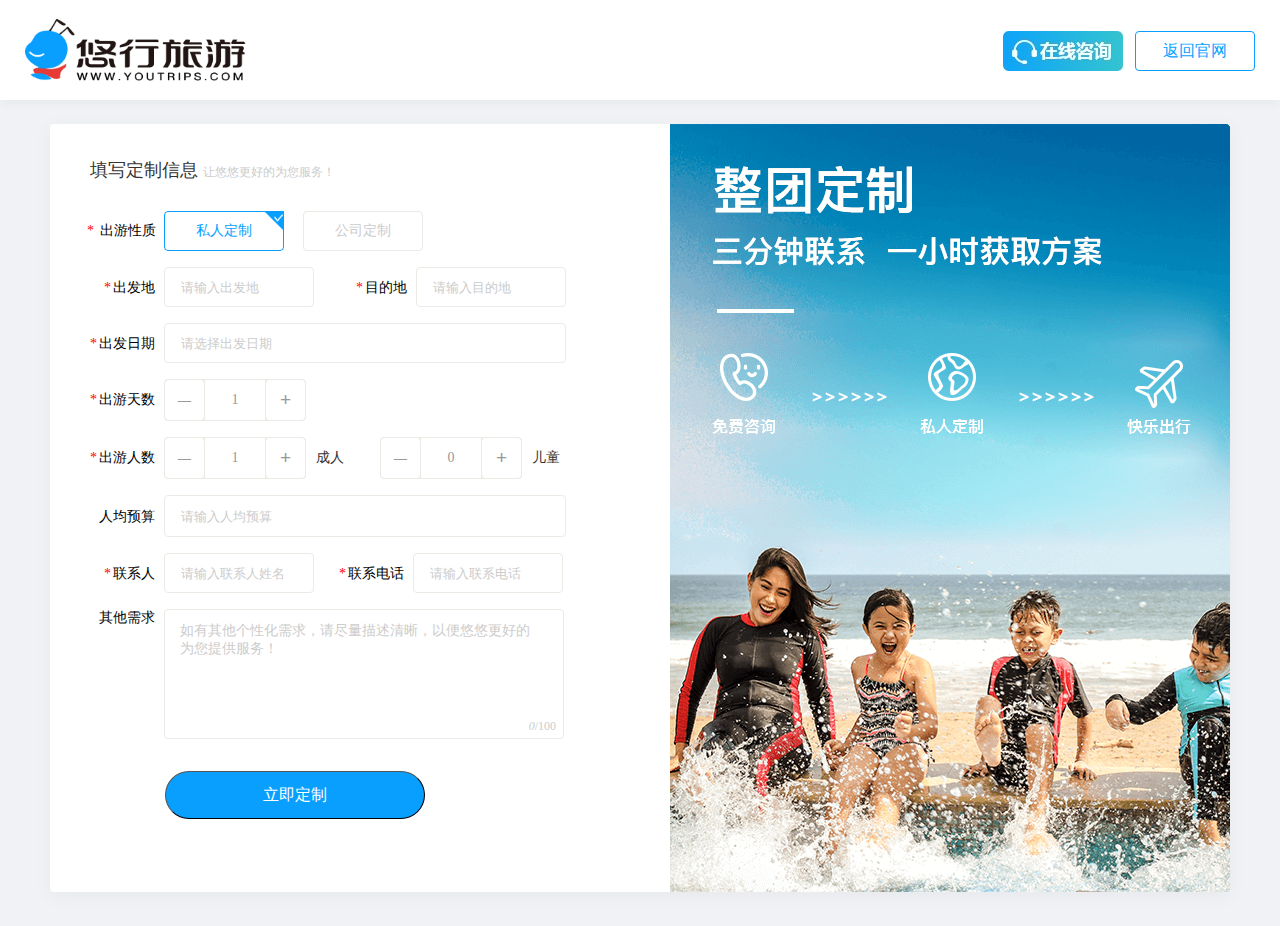
==== custom.html @ b63ebc18 "修改返回官网跳转地址" ====
<!DOCTYPE html>
<html lang="en">
<head>
    <meta charset="UTF-8">
    <title>悠行旅游官网</title>
    <link rel="shortcut icon" href="./img/logo.ico" type="image/x-icon" sizes="16x16">
    <meta name="renderer" content="webkit"/>
    <meta name="force-rendering" content="webkit"/>
    <meta name="keywords" content="旅游,悠行,定制, trip, tour,travel,tourism">
    <meta name="description" content="这是一个关于旅游服务的网站">
    <Meta name="Robots" Content="All|index|follow">
    <meta http-equiv="X-UA-Compatible" content="IE=edge,chrome=1"/>
    <meta http-equiv="X-UA-Compatible" content="ie=edge">
    <meta name="viewport" content="width=device-width, initial-scale=1, minimum-scale=1, maximum-scale=1">
    <link rel="stylesheet" href="./css/main.css">
    <script src="lib/laydate/laydate/laydate.js"></script>
    <script>
        // 分辨率大于等于1680，大部分为1920的情况下，调用此css分辨率大于等于1680，大部分为1920的情况下，调用此css
        if (window.screen.width >= 1680) {
            document.write('<link rel="stylesheet" href="./css/index_1920.css">');
        } else if (window.screen.width >= 1600) {
            // 分辨率再在1600-1680的情况下，调用此css
            document.write('<link rel="stylesheet" href="./css/index_1600.css">');
        } else {
            // 分辨率小于1600的情况下，调用此css
            document.write('<link rel="stylesheet" href="./css/index_1366.css">');
        }
    </script>
    <script>
        var _hmt = _hmt || [];
        (function() {
            var hm = document.createElement("script");
            hm.src = "https://hm.baidu.com/hm.js?0c17c93e84a237ed1c329ac9fdfc42c8";
            var s = document.getElementsByTagName("script")[0];
            s.parentNode.insertBefore(hm, s);
        })();
    </script>
</head>
<body style="height: 926px;background-color: #f0f2f5;">
<div style="background-color: #f0f2f5;height: 926px">
    <div style="background-color: #ffffff;box-shadow: 0px 4px 10px 0px rgba(0, 0, 0, 0.04);">
        <div style="width:1230px;height: 100px;background-color: #ffffff;margin-bottom: 24px"
             class="clearfix">
            <img src="./img/logo.png" style="width: 221px;height: 62px;float: left;margin-top: 19px">
            <input type="button" value="返回官网"
                   style="width: 120px;height: 40px;background-color: #ffffff;border-radius: 4px;border: solid 1px #089fff;font-family: MicrosoftYaHei;font-size: 16px;color: #089fff;float: right;margin-top: 31px;text-indent: 0;line-height: 28px"
                   onclick="home()">
            <img src="./img/advisory.jpg" style="width: 120px;height: 40px;cursor: pointer;float: right;margin-top: 31px;margin-right: 12px" onclick="window.location.href='http://p.qiao.baidu.com/cps/chat?siteId=13201117&userId=27500048'">
        </div>
    </div>
    <div style="width: 1180px;height: 768px;background-color: #ffffff;box-shadow: 0px 4px 19px 1px rgba(0, 0, 0, 0.04);border-radius: 4px;position: relative">
        <h5 class="make"
            style="height: 17px;line-height: 17px; font-family: MicrosoftYaHei;font-size: 18px;font-weight: normal;font-stretch: normal;letter-spacing: 0px;color: #333333;padding-top: 38px;margin-bottom: 32px">
            填写定制信息
            <span style="font-size: 12px;color: #cccccc;"> 让悠悠更好的为您服务！</span>
        </h5>
        <!--左边表单-->
        <form style="" id="form">
            <div class="private">
                <label class="make"
                       style="vertical-align: middle;padding-left: 37px">
                    <span>*</span>
                    出游性质
                </label>
                <ul style="display: inline-block;vertical-align: middle;position: relative" class="button" id="chuyouxingzhi">
                    <li>
                            <input onclick="geren()" type="button" value="私人定制" id="button1" class="active" data-type="1"
                                   style="text-indent: 0px"
                            >
                        <input type="hidden" name="travelNature" id="travelNature" value="1">
                        <img src="img/select.png" class="biaoshi1"
                             style="width: 20px;height: 20px;position: absolute;left: 100px;top: 0px;">
                    </li>
                    <li>
                        <input onclick="gongsi()" type="button" value="公司定制" style="margin-left: 19px;text-indent: 0px"
                               id="button2" class="active1" data-type="2"
                        >
                        <img src="img/select.png" class="biaoshi2" style="width: 20px;height: 20px;position: absolute;left: 239px;top: 0px;display: none">
                    </li>
                </ul>
            </div>
            <div class="div">
                <div class="make-top" style="position: relative">
                    <label class="make" style="margin-left: 14px"><span>*</span>出发地</label>
                    <input id="departure" onfocus="seStyle()" onblur="setStyle()" name="departure" type="text"
                           placeholder="请输入出发地" class="make-destination" autocomplete="off" style="cursor:text">
                    <img src="img/gantanhao.png" class="mark"
                         style="width: 16px;height: 16px;position: absolute;left: 242px;top: 10px;display: none">
                    <label class="make" style="padding-left: 38px;"><span>*</span>目的地</label>
                    <input id="destination" onfocus="rStyle()" onblur="brStyle()" required name="destination"
                           type="text" placeholder="请输入目的地" class="make-destination" autocomplete="off" style="cursor:text">
                    <img src="img/gantanhao.png" class="marktwo"
                         style="width: 16px;height: 16px;position: absolute;left: 498px;top: 10px;display: none">
                </div>
                <div class="make-top" style="position: relative">
                    <label class="make"><span>*</span>出发日期</label>
                    <input type="text" onfocus="sStyle()" onblur="srStyle()" required id="departureDate"
                           name="departureDate" placeholder="请选择出发日期"
                           style="width: 400px;height: 38px;border-radius: 4px;border: solid 1px #ebeae4;cursor: default"
                           autocomplete="off"
                    >
                    <img src="img/gantanhao.png" class="markthree"
                         style="width: 16px;height: 16px;position: absolute;left: 498px;top: 10px;display: none">
                </div>
                <div class="make-top">
                    <label class="make"><span>*</span>出游天数</label>
                    <ul class="box" style="display: inline-block;vertical-align: middle">
                        <li>
                            <button id="left" class="gt" style="border-right: 1px solid #ebeae4;background-color: #ffffff;color: #999999;border-radius: 4px;cursor: pointer;">—
                            </button>
                        </li>
                        <li><input name="travelDays" id="travelDays" type="text" value="1" onblur="tryStyle()"
                                   style="text-indent: 0px; cursor: text;" autocomplete="off"/></li>
                        <li>
                            <button id="right" class="gt"
                                    style="border-left: 1px solid #ebeae4;font-size: 19px;cursor: pointer">+
                            </button>
                        </li>
                    </ul>

                </div>
                <div class="make-top">
                    <div class="make" style="display: inline-block;vertical-align: middle"><span>*</span>出游人数</div>
                    <ul class="box" style="display: inline-block;vertical-align: middle">
                        <li>
                            <button type=“button” id="peopleleft" class="gt" style="border-right: 1px solid #ebeae4;cursor: pointer">—
                            </button>
                        </li>
                        <li><input name="travelNumber" id="peopletext" type="text" value="1" style="text-indent: 0px;cursor: text" autocomplete="off" onblur="peopleStyle()"/>
                        </li>
                        <li>
                            <button type=“button” id="peopleright" class="gt"
                                    style="border-left: 1px solid #ebeae4;font-size: 19px;cursor: pointer;">+
                            </button>
                        </li>
                    </ul>
                    <span style="font-family: MicrosoftYaHei;font-size: 14px;font-weight: normal;font-stretch: normal;letter-spacing: 0px;color: #333333;margin-left: 6px;margin-right: 32px;">成人</span>
                    <ul class="box" style="display: inline-block;vertical-align: middle">
                        <li>
                            <button type=“button” id="childrenleft" class="gt"
                                    style="border-right: 1px solid #ebeae4;cursor: pointer">
                                —
                            </button>
                        </li>
                        <li><input name="travelNumberChildren" id="childrentext" type="text" value="0"
                                   style="text-indent: 0px;cursor: text" autocomplete="off" onblur="boyStyle()"/></li>
                        <li>
                            <button type=“button” id="childrenright" class="gt"
                                    style="border-left: 1px solid #ebeae4;font-size: 19px;cursor: pointer">+
                            </button>
                        </li>
                    </ul>
                    <span style="font-family: MicrosoftYaHei;font-size: 14px;font-weight: normal;font-stretch: normal;letter-spacing: 0px;color: #333333;margin-left: 6px;">儿童</span>
                </div>
                <div class="make-top">
                    <label class="make"><span id="renjun">*</span>人均预算</label>
                    <input name="budget" type="number" placeholder="请输入人均预算" id="budget"
                           style="width: 400px;height: 40px;background-color: #ffffff;border-radius: 4px;border: solid 1px #ebeae4;cursor: text;text-indent: 16px"
                           autocomplete="off"
                           onfocus="renStyle()" onblur="reStyle()"
                    >
                </div>
                <div class="make-top-corporate" style="position: relative">
                    <label class="make"><span>*</span>公司名称</label>
                    <input id="companyName" required name="companyName"
                           class="corporate" type="text" placeholder="请输入公司名称"
                           style="width: 399px;height: 40px;background-color: #ffffff;border-radius: 4px;border: solid 1px #ebeae4;cursor: text"
                           onfocus="lStyle()" onblur="ltStyle()"
                           autocomplete="off">
                    <img src="img/gantanhao.png" class="markfour"
                         style="width: 16px;height: 16px;position: absolute;left: 494px;top: 10px;display: none">
                    <!--<img src="img/duihao.png" class="markfour1"-->
                         <!--style="width: 20px;height: 20px;position: absolute;left: 498px;top: 1px;display: none">-->
                </div>
                <div class="make-top" style="position: relative">
                    <label class="make" style="margin-left: 14px"><span>*</span>联系人</label>
                    <input id="contactName" onfocus="tStyle()" onblur="btStyle()" required name="contactName"
                           type="text" class="make-destination" placeholder="请输入联系人姓名" autocomplete="off" style="cursor: text">
                    <img src="img/gantanhao.png" class="markfive"
                         style="width: 16px;height: 16px;position: absolute;left: 242px;top: 10px;display: none">

                    <label class="make" style="margin-left: -19px"><span>*</span>联系电话</label>
                    <input id="contactPhone" required name="contactPhone"
                           type="number" class="make-destination" placeholder="请输入联系电话"
                           onblur="phonestyle()"
                           onfocus="eStyle()"
                           onkeyup="this.value=this.value.replace(/\D/g,'')"
                           onafterpaste="this.value=this.value.replace(/\D/g,'')" autocomplete="off" style="cursor: text">
                    <img src="img/gantanhao.png" class="marksix"
                         style="width: 16px;height: 16px;position: absolute;left: 492px;top: 10px;display: none">
                </div>
                <div class="make-top">
                    <div class="tcp_box">
                        <label class="make" style="vertical-align:top"><span
                                style="vertical-align:top;visibility: hidden">*</span>其他需求</label>
                        <textarea id="otherRequirements" dirname="otherRequirements" class="tcp_content" maxlength="100"
                                  onchange="this.value=this.value.substring(0,100)"
                                  onkeydown="this.value=this.value.substring(0,100)"
                                  onkeyup="this.value=this.value.substring(0,100)" name="otherRequirements"
                                  onblur="teStyle()" onfocus="textStyle()"
                                  style="width: 398px;height: 120px;background-color: #ffffff;border-radius: 4px;border: solid 1px #ebeae4; resize:none ;text-indent: 16px;padding-top: 8px;cursor: text"></textarea>
                        <p class="pl_tcp">如有其他个性化需求，请尽量描述清晰，以便悠悠更好的为您提供服务！</p>
                        <span class="t_h"><i>0</i>/100</span>
                    </div>
                </div>
                <input type="button" onclick="logon()" onmousedown="onmou()" onmouseup="onmouup()" class="now" value="立即定制"
                       style="width: 260px;height: 48px;background-color: #089fff;border-radius: 24px;border-width: 0.01px;
                   font-size: 16px;font-weight: normal;font-stretch: normal;letter-spacing: 0px;color: #ffffff;margin: 28px 0 36px 115px;outline:none;text-indent: 0"
                >
                <input type="hidden" name="source" id="source" value="C">
                <input type="hidden" name="orderSource" id="orderSource" value="1">
            </div>
        </form>
        <!--右边图片-->
        <div style="position: absolute;right: 0;top: 0;">
            <img src="img/makebanner.png">
        </div>
    </div>
    <div class="cover">
        <div class="cover1"></div>
        <div class="alert">
            <img src="img/ICON.png" style="width: 72px;height: 72px;margin-top: 44px">
            <h1 style="font-family: MicrosoftYaHei;font-size: 28px;font-weight: normal;font-stretch: normal;letter-spacing: 0px;color: #089fff;margin-top: 24px;">
                提交成功！</h1>
            <h4 style="font-family: MicrosoftYaHei;font-weight: normal;font-stretch: normal;letter-spacing: 0px;color: #333333;margin-top: 16px">
                悠悠将尽快安排定制师联系您，请耐心等待。</h4>
            <input id="home" type="button" onclick="home()" value="返回官网" style="width: 320px;height: 48px;background-color: #089fff;border-radius: 24px;border-width: 1px;
                   font-size: 16px;font-weight: normal;font-stretch: normal;letter-spacing: 0px;color: #ffffff;outline:none;margin-top: 34px;">
        </div>
    </div>
</div>
</body>
</html>
<script src="lib/jquery.js"></script>
<script type="text/javascript">
    var left = document.querySelector("#left");
    var right = document.querySelector("#right");
    var i = document.getElementById("travelDays").value;
    var peopleleft = document.querySelector("#peopleleft");
    var peopleright = document.querySelector("#peopleright");
    var j = document.getElementById("peopletext").value;
    var childrenleft = document.querySelector("#childrenleft");
    var childrenright = document.querySelector("#childrenright");
    var k = document.getElementById("childrentext").value;
    var alert = document.querySelector(".cover");
    var sourceUrl = window.location.href;
    var canClickButton = true
    function tryStyle() {
        document.getElementById('travelDays').style.border = "0px solid #ebeae4"
        var str = /^\d+$/
        if (!(str.test($('#travelDays').val()))) {
            $('#travelDays').val('1')
            return false;
        } else if ($('#travelDays').val()<1) {
            $('#travelDays').val('1')
        }else {
            return true
        }
    }
    function peopleStyle() {
        document.getElementById('peopletext').style.border = "0px solid #ebeae4"
        var str = /^\d+$/
        if (!(str.test($('#peopletext').val()))) {
            $('#peopletext').val('1')
            return false;
        } else if ($('#peopletext').val()<1) {
            $('#peopletext').val('1')
        }else {
            return true
        }
    }
    function boyStyle() {
        document.getElementById('childrentext').style.border = "0px solid #ebeae4"
        var str = /^\d+$/
        if (!(str.test($('#childrentext').val()))) {
            $('#childrentext').val('0')
            return false;
        } else if (str) {
            return true;
        }
    }
    function teStyle() {
        document.getElementById('otherRequirements').style.border = "1px solid #ebeae4"
    }
    function textStyle() {
        document.getElementById('otherRequirements').style.border = "1px solid #089fff"
    }
    function seStyle() {
        document.getElementById('departure').style.border = "1px solid #089fff"
        $('.mark').css('display', 'none')
    }
    function setStyle() {
        document.getElementById('departure').style.border = "1px solid #ebeae4"

        var str = /^[\u4e00-\u9fa5]{2,}$/
        if (!(str.test($('#departure').val()))) {
            $('#departure').val('')
            return false;
        } else if (str) {
            return true;
        }
    }
    function rStyle() {
        document.getElementById('destination').style.border = "1px solid #089fff"
        $('.marktwo').css('display', 'none')
    }
    function sStyle() {
        document.getElementById('departureDate').style.border = "1px solid #089fff"
        $('.markthree').css('display', 'none')

    }
    function srStyle() {
        document.getElementById('departureDate').style.border = "1px solid #ebeae4"
    }
    function lStyle() {
        document.getElementById('companyName').style.border = "1px solid #089fff"
        $('.markfour').css('display', 'none')
    }
    function ltStyle() {
        document.getElementById('companyName').style.border = "1px solid #ebeae4"
    }
    function tStyle() {
        document.getElementById('contactName').style.border = "1px solid #089fff"
        $('.markfive').css('display', 'none')
    }


    function eStyle() {
        // document.getElementById('contactPhone').style.border = "1px solid #089fff"
        $('#contactPhone').css('border', '1px solid #089fff')
        $('.marksix').css('display', 'none')
    }
    function brStyle() {
       document.getElementById('destination').style.border = "1px solid #ebeae4"
        var str = /^[\u4e00-\u9fa5]{2,}$/
        if (!(str.test($('#destination').val()))) {
            $('#destination').val('')
            return false;
        } else if (str) {
            return true;
        }
    }
    function renStyle() {
        document.getElementById('budget').style.border = "1px solid #089fff"
    }
    function reStyle() {
        document.getElementById('budget').style.border = "1px solid #ebeae4"
        if ($('#budget').val()<=0){
            $('#budget').val('')
            return false;
        }
    }
    function btStyle() {
        document.getElementById('contactName').style.border = "1px solid #ebeae4"
        var str = /^[\A-Za-z\u4e00-\u9fa5]{2,6}$/
        // var bt = value.replace(/\s/g,"")
        if (!(str.test($('#contactName').val()))) {
            $('#contactName').val('')
            return false;
        } else if (str) {
            return true;
        }
    }
    function phonestyle(mobileNum) {
        document.getElementById('contactPhone').style.border = "1px solid #ebeae4"
        var ph = /^1[3|5|7|8|][0-9]{9}$/
        if (!(ph.test($("#contactPhone").val()))) {
            $('#contactPhone').val('')
            return false;
        } else if (ph) {

            return true;
        }
    }

    left.onclick = function (e) {
        e.preventDefault();
        if (i <= 1) {
            i = 1
        } else {
            i--
            document.getElementById("travelDays").value = i;
        }
    }
    right.onclick = function (e) {
        e.preventDefault();
        i++
        document.getElementById("travelDays").value = i;

    }
    peopleleft.onclick = function (e) {
        e.preventDefault();
        if (j <= 1) {
            j = 1
        } else {
            j--
            document.getElementById("peopletext").value = j;
        }
    }
    peopleright.onclick = function (e) {
        e.preventDefault();
        j++
        document.getElementById("peopletext").value = j;


    }
    childrenleft.onclick = function (e) {
        e.preventDefault();
        if (k <= 0) {
            k = 0
        } else {
            k--;
            document.getElementById("childrentext").value = k;
        }
    }
    childrenright.onclick = function (e) {
        e.preventDefault();
        k++
        document.getElementById("childrentext").value = k;

    }

    function  getUrlParam (name) {
        var reg = new RegExp("(^|&)" + name + "=([^&]*)(&|$)"); //构造一个含有目标参数的正则表达式对象
        var r = window.location.search.substr(1).match(reg);  //匹配目标参数
        if (r != null) return unescape(r[2]); return null; //返回参数值
    }

    /*弹窗*/
    function home() {
        var origin = getUrlParam('origin')
        if (origin === 'baidu') {
            window.location.href = 'http://www.youtrips.com/neirong/html/index.html';
            alert.style.display = 'none';
        } else {
            window.location.href = 'index.html';
            alert.style.display = 'none';
        }
    }

    /*个人定制、公司订制相互切换*/
    let corporate = document.querySelector('.make-top-corporate');
    let button1 = document.querySelector('#button1');
    let button2 = document.querySelector('#button2');
    let renjun = document.querySelector('#renjun');
    let biaoshi1 = document.querySelector('.biaoshi1');
    let biaoshi2 = document.querySelector('.biaoshi2');

    function gongsi() {
        corporate.style.display = 'block';
        button2.style.color = '#089fff';
        button1.style.color = '#ebeae4';
        button1.style.borderColor = '#ebeae4';
        button2.style.borderColor = '#089fff';
        biaoshi1.style.display = 'none';
        biaoshi2.style.display = 'block';
        $("#chuyouxingzhi input").removeClass("active");
        $("#button2").addClass("active");
        $("#form input").each(function(){
            var mark = document.querySelector(".mark");
            $("#departure").val('');
            $("#destination").val('');
            $("#departureDate").val('');
            $("#traveDays").val('');
            $("#travelNumber").val('');
            $("#travelNumberChildren").val('');
            $("#budget").val('');
            $("#companyName").val('');
            $("#contactName").val('');
            $("#contactPhone").val('');
            $("#otherRequirements").val('');
            mark.style.display = 'none'
            $("#departure").css('border', '1px solid #ebeae4')
            $('.marktwo').css('display', 'none')
            $("#destination").css('border', '1px solid #ebeae4')
            $('.markfour').css('display', 'none')
            $("#companyName").css('border', '1px solid #ebeae4')
            $('.markthree').css('display', 'none')
            $("#departureDate").css('border', '1px solid #ebeae4')
            $('.markfive').css('display', 'none')
            $("#contactName").css('border', '1px solid #ebeae4')
            $('.marksix').css('display', 'none')
            $("#contactPhone").css('border', '1px solid #ebeae4')
        });
    }

    function geren(){
        corporate.style.display = 'none';
        button1.style.color = '#089fff';
        button2.style.color = '#ebeae4';
        button1.style.borderColor = '#089fff';
        button2.style.borderColor = '#ebeae4';
        biaoshi2.style.display = 'none';
        biaoshi1.style.display = 'block';
        $("#chuyouxingzhi input").removeClass("active");
        $("#button1").addClass("active");
        $("#form input").each(function(){
            var mark = document.querySelector(".mark");
            $("#departure").val('');
            $("#destination").val('');
            $("#departureDate").val('');
            $("#traveDays").val('');
            $("#travelNumber").val('');
            $("#travelNumberChildren").val('');
            $("#budget").val('');
            $("#companyName").val('');
            $("#contactName").val('');
            $("#contactPhone").val('');
            $("#otherRequirements").val('');
            mark.style.display = 'none'
            $("#departure").css('border', '1px solid #ebeae4')
            $('.marktwo').css('display', 'none')
            $("#destination").css('border', '1px solid #ebeae4')
            $('.markfour').css('display', 'none')
            $("#companyName").css('border', '1px solid #ebeae4')
            $('.markthree').css('display', 'none')
            $("#departureDate").css('border', '1px solid #ebeae4')
            $('.markfive').css('display', 'none')
            $("#contactName").css('border', '1px solid #ebeae4')
            $('.marksix').css('display', 'none')
            $("#contactPhone").css('border', '1px solid #ebeae4')
        });
    }
    function onmouup() {
        var now = document.querySelector('.now')
        now.style.boxShadow = 'none '
    }
    function onmou() {
        var now = document.querySelector('.now')
        now.style.boxShadow = 'black 0px 0px 10px';
    }
    /*form表单提交*/
    function logon() {
        console.log($('#peopletext').val())
        var validSuccess = true;
        var mark = document.querySelector(".mark");
        if ($('#departure').val() == "") {
            mark.style.display = 'block'
            $("#departure").css('border', '1px solid red')
            validSuccess = false;
        }

        if ($('#destination').val() == "") {
            $('.marktwo').css('display', 'block')
            $("#destination").css('border', '1px solid red')
            validSuccess = false;
        }

        if ($('#departureDate').val() == "") {
            $('.markthree').css('display', 'block')
            $("#departureDate").css('border', '1px solid red')
            validSuccess = false;
        }

        if ($('#contactName').val() == "") {
            $('.markfive').css('display', 'block')
            $("#contactName").css('border', '1px solid red')
            validSuccess = false;
        }
        if ($('#contactPhone').val() == "") {
            $('.marksix').css('display', 'block')
            $("#contactPhone").css('border', '1px solid red')
            validSuccess = false;
        }
        if (!validSuccess) {
            return;
        }
        var formObject = {
            travelNature:$('#chuyouxingzhi li input.active').data("type"),
            departure:$('#departure').val(),
            destination:$('#destination').val(),
            budget:$('#budget').val(),
            companyName:$('#companyName').val(),
            contactName:$('#contactName').val(),
            contactPhone:$('#contactPhone').val(),
            departureDate:$('#departureDate').val(),
            travelDays:$('#travelDays').val(),
            travelNumber:$('#peopletext').val(),
            travelNumberChildren:$('#childrentext').val(),
            otherRequirements:$('#otherRequirements').val(),
            source:$('#source').val(),
            orderSource:$('#orderSource').val(),
            sourceUrl:sourceUrl
        };
        if (canClickButton === true) {
            canClickButton = false
            $.ajax({
                type: "post",
                url: "https://boss.feiying360.com/api/boss-erp/customizedInformationPc/save",
                contentType: "application/json; charset=utf-8",
                dataType: "json",
                crossDomain: true,
                data: JSON.stringify(formObject),
                success: function (result) {
                    // console.log(result);//打印服务端返回的数据(调试用)
                    if (result.code == 200) {
                        alert.style.display = 'block';
                    } else {
                        alert("发送失败");
                    }
                }
            })
            canClickButton = true
            return true
        } else {
            return false
        }

    }

    /*出发日期插件*/
    laydate.render({
        elem: '#departureDate',
        min:0,

    }),

    /*textarea 用户输入限制字数*/
    $(".tcp_content").focus(function () {
        if ($(this).val() == "") {
            $(".tcp_box p").css('display', 'none')
        }
    }).blur(function () {
        if ($(this).val() == "") {
            $(".tcp_box p").css('display', 'block')
        } else {
            $(".tcp_box p").css('display', 'none')
        }
    })
    $(".pl_tcp").click(function () {
        $(this).css('display', 'none');
        $(".tcp_content").focus();
    })
    $(".tcp_content").change(function () {
        $(".t_h i").html($(".tcp_content").val().length)
    })
    $(".tcp_content").keydown(function () {
        $(".t_h i").html($(".tcp_content").val().length)
    })
    $(".tcp_content").keyup(function () {
        $(".t_h i").html($(".tcp_content").val().length)
    })

</script>
---- css/main.css ----
html, body {
    height: 926px;
}
*{
    margin: 0 auto;
    padding: 0;
}
ul ,li {
    list-style: none;
}
input{
    text-indent:16px;
    cursor: pointer;
}
h2{
    font-weight: normal;
    text-align: center;
    margin: 0;
}
.p2{
    text-transform: capitalize;
    text-align: center;
    color: #999;
}
.clearfix:after{
    content: "";
    display: block;
    height: 0;
    clear: both;
    visibility: hidden;
}
.clearfix {
    zoom: 1;
}
.fl {
    float: left;
}
.fr {
    float: right;
}
.make{
    padding-left: 40px;
    font-size: 14px;
    margin-right: 5px;
}
.make-custom{
    width: 120px;
    height: 40px;
    background-color: #ffffff;
    border-radius: 4px;
    font-size: 14px;
    font-weight: normal;
    font-stretch: normal;
    letter-spacing: 0;
    color: #cccccc;
    border: solid 1px #ebeae4;
}
.private ul li input{
    width: 120px;
    height: 40px;
    background-color: #ffffff;
    border-radius: 4px;
    font-size: 14px;
    font-weight: normal;
    font-stretch: normal;
    letter-spacing: 0;
    color: #cccccc;
    border: solid 1px #ebeae4;

}
.private ul li .active{
    border: 1px solid #089fff;
    color: #089fff;
}
.make span{
    color: red;
    padding-right: 2px;
}
.make-destination{
    width: 148px;
    height: 38px;
    background-color: #ffffff;
    border-radius: 4px;
    border: solid 1px #ebeae4;
}
.make-top{
    margin-top: 16px;
}
.make-top-corporate{
    margin-top: 16px;
    display: none;
}
.box{
    height: 40px;
    width: 140px;
    background-color: #ebeae4;
    border-radius: 4px;
    border: solid 1px #ebeae4;
}
.box input{
    border: 0;
    width: 60px;
    height: 40px;
    text-align: center;
    font-family: MicrosoftYaHei;
    font-size: 14px;
    font-weight: normal;
    font-stretch: normal;
    letter-spacing: 0px;
    color: #999999;
}
.box .gt{
    width: 40px;
    height: 40px;
    background-color: #ffffff;
    border: none;
    color: #999999;
    border-radius: 4px;
    cursor: pointer;
}
ul{
    list-style: none;
}
ul li{
    padding:0;
    margin:0;
    display: block;
    float: left;
}
input::-webkit-input-placeholder{
    /*padding-left: 16px;*/
    color: #ccc;

}
/*浏览器的兼容问题*/
input::-webkit-input-placeholder{ /* WebKit, Blink, Edge */
    color: #ccc;
}
input:-moz-placeholder { /* Mozilla Firefox 4 to 18 */
    color: #ccc;
}
input::-moz-placeholder { /* Mozilla Firefox 19+ */
    color: #ccc;
}
input:-ms-input-placeholder { /* Internet Explorer 10-11 */
    color: #ccc;
}
input::-webkit-outer-spin-button,
input::-webkit-inner-spin-button{
    -webkit-appearance: none !important;
}
#renjun{
    visibility:hidden
}
.tcp_box{
    position: relative;
}
.pl_tcp{
    width: 350px;
    height: 31px;
    font-family: MicrosoftYaHei;
    font-size: 14px;
    font-weight: normal;
    font-stretch: normal;
    line-height: 18px;
    letter-spacing: 0px;
    color: #cccccc;
    position: absolute;
    left:130px;
    top: 13px;
}
.t_h{
    /*width: 33px;*/
    /*height: 11px;*/
    position: absolute;
    right: 674px;
    bottom: 8px;
    font-family: MicrosoftYaHei;
    font-size: 12px;
    font-weight: normal;
    font-stretch: normal;
    line-height: 18px;
    letter-spacing: 0px;
    color: #cccccc;
}
.cover{
    width: 100%;
    height:100%;
    position: absolute;
    top: 0%;
    left: 0%;
    display: none;
}
.cover1{
    width: 1920px;
    height:926px;
    background-color: #000000;
    opacity: 0.5;
    z-index: 1;
    position: absolute;
    top: 0%;
    left: 0%;
}
.alert{
    width: 556px;
    height: 324px;
    /*background-color: #ffffff;*/
    border-radius: 4px;
    position: absolute;
    left: 35%;
    top: 35%;
    background-image: url("../img/cosmos.png");
    /*transform: translate(-50%, -50%);*/
    /*-webkit-transform: translate(-50%, -50%);*/
    /*-moz-transform: translate(-50%, -50%);*/
    z-index: 99;
    text-align: center;
    opacity: 1;

}
.cosmos{
    width: 100%;
    height: 100%;
    /*background-color: #ffffff;*/
    border-radius: 4px;
    opacity: 1;
}
.mark{

}
.now:hover{
    box-shadow: 0px 2px 8px rgba(13, 139, 255, 0.5) !important;
}
.active:hover{
    color: #089fff !important;
    border-color:#089fff !important;
}
.active1:hover{
    color: #089fff !important;
    border-color:#089fff !important;
}
input:focus{outline:none;}
button:focus{outline: 0;}
textarea:focus{outline: 0;}
---- css/index_1920.css ----
/*公共部分s*/
.layer{
  min-width: 1000px;
  max-width: 1280px;
  margin-left: auto;
  margin-right: auto;
  height: 100%;
}
.layer_title {
  height: 15%;
  position: relative;
}
.layer_title img{
  margin-left: 150px;
  margin-top: 56px;
  margin-bottom: 36px;
}
.layer_middle {
  height: 50%;
}
.layer_middle .paragraph{
  text-align: left;
}
.layer_middle p{
  line-height: 150%;
  margin-bottom: 10px;
  text-align: center;
  padding: 0 18px;
}
.layer_footer {
  height: 30%;
}
.layer_title .p2{
  font-size: 24px;
  margin-bottom: 50px;
}
.layer_title h2{
  font-size: 38px;
  margin-top: 60px;
}

/*公共部分end*/

/*轮播banners*/
.loopBanner {
  position: relative;
  overflow: auto;
  text-align: center;
}
.loopBanner ul{
  padding: 0;
  height: 100%;
  width: 100%;
}
.loopBanner ul li {
  position: relative;
  float: left;
  height: 100%;
  width: 100%;
}
.loopBanner ul li img{
  height: 100%;
}
.banner_title{
  z-index: 99;
  position: absolute;
  color: #ffffff;
  top: 25%;
  left: 154px;
}
.banner_title p {
  font-size: 72px;
  text-align: left;
  margin-bottom: 10px;
  line-height: 120%;
}
.banner_title p:nth-child(3) {
  font-size: 36px;
  margin-top: 16px;
}
.loopBanner .dots {
  position: absolute;
  left: 0;
  right: 0;
  bottom: 20px;
}

.loopBanner .dots li {
  display: inline-block;
  width: 10px;
  height: 10px;
  margin: 0 4px;
  text-indent: -999em;
  border: 2px solid #fff;
  border-radius: 6px;
  cursor: pointer;
  opacity: .4;
  -webkit-transition: background .5s, opacity .5s;
  -moz-transition: background .5s, opacity .5s;
  transition: background .5s, opacity .5s;
}

.loopBanner .dots li.active {
  background: #fff;
  opacity: 1;
}

.loopBanner .prev {
  display: -webkit-box;  /* 老版本语法: Safari, iOS, Android browser, older WebKit browsers. */
  display: -moz-box;     /* 老版本语法: Firefox (buggy) */
  display: -ms-flexbox;  /* 混合版本语法: IE 10 */
  display: -webkit-flex; /* 新版本语法: Chrome 21+ */
  display: flex;
  align-items: center;
  position: absolute;
  top: 0;
  width: 40px;
  height: 100%;
  left: 15px;
  cursor: pointer;
  z-index: 10;
}
.loopBanner .next {
  display: -webkit-box;  /* 老版本语法: Safari, iOS, Android browser, older WebKit browsers. */
  display: -moz-box;     /* 老版本语法: Firefox (buggy) */
  display: -ms-flexbox;  /* 混合版本语法: IE 10 */
  display: -webkit-flex; /* 新版本语法: Chrome 21+ */
  display: flex;
  -webkit-box-align: center;
  -webkit-align-items: center;
  -ms-flex-align: center;
  align-items: center;
  position: absolute;
  top: 0;
  height: 100%;
  width: 40px;
  right: 30px;
  cursor: pointer;
  z-index: 10;
}

/*轮播banner end*/
.swiper-container {
  width: 100%;
  height: 100%!important;
}
.swiper-slide{
  overflow: hidden;
}
.arrow{
  position: absolute;
  text-align: center;
  left: 0;
  width: 100%;
  bottom: 5%;
  z-index: 10;
}
.arrow img{
  cursor: pointer;
  z-index: 99;
}
.swiper-pagination {
  height: 400px;
  border: none;
  padding: 0;
  top: 20%;
  width: 100px;
  text-align: center;
}

.swiper-pagination li {
  list-style: none;
  margin: 0 auto 32px auto;
  width: 20px;
  color: #999;
  text-align: center;
  height: 96px;
}
.swiper-pagination li span{
  display: inline-block;
  padding-bottom: 9px;
  margin: 0 auto 32px auto;
  width: 20px;
  color: #999;
  text-align: center;
  font-size: 18px;
}
.swiper-pagination li:hover span, .swiper-pagination li:active span{
  cursor: pointer;
  border-bottom: 3px solid #00aaff;
  color: #000;
  transition: 400ms;
}

.swiper-pagination .activeTitle span{
  border-bottom: 3px solid #00aaff;
  color: #333;
}

#cloud1{
  position: absolute;
  top: 0px;
  left: 0px;
  width: 100%;
  height: 100%;
  background: url("../img/cloud.png") no-repeat;
  z-index: 1;
  opacity: 0.8;
}
#cloud2{
  position: absolute;
  top: 0px;
  left: 0px;
  width: 100%;
  height: 100%;
  background: url("../img/cloud_1.png") no-repeat;
  z-index: 1;
  opacity: 0.8;
}
#cloud3{
  position: absolute;
  top: 0px;
  left: 0px;
  width: 100%;
  height: 100%;
  background: url("../img/cloud_2.png") no-repeat;
  z-index: 1;
  opacity: 0.8;
}

.content {
  height: 100%;
  max-width: 1280px;
  margin-left: auto;
  margin-right: auto;
  margin-top: 90px;
}
.banner {
  width: 100%;
}
.banner .logoDiv {
  margin: 40px 120px 46px;
  text-align: left;
}

/*简介*/
.briefSlider{
  background: #dbe4eb;
  opacity: 0.9;
  z-index: 10;
}
.layer_middle .brief{
  display: block;
  margin-top: 48px;
}

.layer_middle .brief > li{
  position: relative;
  list-style: none;
  float: left;
  width: 23%;
  padding-left: 8px;
  padding-right: 8px;
  margin-bottom: 0px;
}
.layer_middle .brief li > div .brief_small_title{
  font-size: 24px;
  margin-bottom: 0;
}
.layer_middle .brief li > div{
  position: absolute;
  left: 16px;
  top: 20%;
  width: calc(100% - 32px);
  height: auto;
  color: #ffffff;
  font-size: 18px;
}
.layer_middle .brief li > div p{
  text-align: center;
  text-transform: uppercase;
}
.border_white{
  width: 40px;
  height: 2px;
  background: #ffffff;
  margin:0 auto 18px auto;
}
.layer_middle .brief li > div ul{
  height: auto;
}
.layer_middle .brief li > div .values{
  display: -webkit-box;  /* 老版本语法: Safari, iOS, Android browser, older WebKit browsers. */
  display: -moz-box;     /* 老版本语法: Firefox (buggy) */
  display: -ms-flexbox;  /* 混合版本语法: IE 10 */
  display: -webkit-flex; /* 新版本语法: Chrome 21+ */
  display: flex;
  flex-wrap: wrap;
  height: auto;
}
.layer_middle .brief li > div .values li:nth-child(2n){
  width: 48%;
  margin-bottom: 0px;
  text-align: left;
  padding-left: 5px;
}
.layer_middle .brief li > div .values li:nth-child(2n + 1){
  padding-right: 5px;
  width: 48%;
  margin-bottom: 0px;
  text-align: right;
}
.layer_middle .brief li > div ul li{
  text-align: center;
  width: 100%;
}
.layer_middle .brief img{
  width: 100%;
}

.bannerFooter{
  padding-left: 154px;
  text-align: right;
}
.youtrips{
  margin-top: 43px;
}
.youtrips img{
  display: block;
}
.layer_footer_bottom {
  display: flex;
  display: -webkit-box;  /* 老版本语法: Safari, iOS, Android browser, older WebKit browsers. */
  display: -moz-box;     /* 老版本语法: Firefox (buggy) */
  display: -ms-flexbox;  /* 混合版本语法: IE 10 */
  display: -webkit-flex; /* 新版本语法: Chrome 21+ */
  display: flex;
}
.layer_footer_bottom div:nth-child(1){
  width: 46%;
  text-align: right;
}
.layer_footer_bottom div:nth-child(1) img{
  cursor: pointer;
}
.layer_footer_bottom div:nth-child(2){
  width: 50%;
  font-size: 18px;
  padding-right: 160px;
}
.company{
  position: fixed!important;
  bottom: 5%;
  right: 154px;
  text-align: right;
  z-index: 10;
}

/*发展历程s*/
.history{
  background: url("../img/map.png");
  -webkit-background-size:contain;
  background-size: contain;
  background-repeat: no-repeat;
  background-position: 0 40%;
}
.history_footer img{
  position: absolute;
  bottom: 0;
  left: 50%;
}
.historyContainer {
  margin-top: 20px;
  display: block;
  width: 100%;
  height: 100%;
}
.timeAxle{
  background: #00aaff;
  width: 100%;
  border-radius: 1px;
  border: 1px solid #00aaff;
  position: relative;
}
.timeAxle img{
  width: 10px;
  position: absolute;
  right: -3px;
  top: -9px;
}
.historyContainer ul{
  list-style: none;
  padding-left: 30px;
}
.historyContainer li{
  margin-bottom: 10px;
  font-size: 16px;
}
.historyContainer .content-top{
  height: 30%;
  display: -webkit-box;  /* 老版本语法: Safari, iOS, Android browser, older WebKit browsers. */
  display: -moz-box;     /* 老版本语法: Firefox (buggy) */
  display: -ms-flexbox;  /* 混合版本语法: IE 10 */
  display: -webkit-flex; /* 新版本语法: Chrome 21+ */
  display: flex;
  min-height: 300px;
}
.historyContainer .briefPic {
  margin-top: 56px;
}
.history .p2 {
  padding-bottom: 0;
  margin-bottom: 0;
}
.historyContainer .content-top ul{
  padding-bottom: 20px;
  margin-bottom: 0;
  position: absolute;
  bottom: 0;
  border-left: 2px dotted #00aaff;
}
.historyContainer .content-top ul .year{
  color: #00aaff;
  font-size: 24px;
  position: absolute;
  left: -24px;
  top: -46px;
  font-weight: 600;
}
.historyContainer .content-top .first{
  width: 5%;
  min-width: 80px;
  position: relative;
}
.historyContainer .content-top .first img{
  position: absolute;
  bottom: 0;
  left: 0;
  width: 34px;
  height: 42px;
}
.historyContainer .content-top .sec{
  position: relative;
  width: 26%;
  text-align: left;
}
.historyContainer .content-top .three{
  width: 44%;
  text-align: left;
  position: relative;
}
.historyContainer .content-top .fourth{
  width: 20%;
  text-align: left;
  position: relative;
}

.historyContainer .timeAxle{
  background: #00aaff;
  width: 100%;
  border-radius: 1px;
  border: 1px solid #00aaff;
}
/*content-bottom*/
.historyContainer .content-bottom{
  position: relative;
  height: auto;
  display: -webkit-box;  /* 老版本语法: Safari, iOS, Android browser, older WebKit browsers. */
  display: -moz-box;     /* 老版本语法: Firefox (buggy) */
  display: -ms-flexbox;  /* 混合版本语法: IE 10 */
  display: -webkit-flex; /* 新版本语法: Chrome 21+ */
  display: flex;
}
.historyContainer .content-bottom ul{
  padding-top: 24px;
  border-left: 2px dotted #00aaff;
  position: relative;
}
.historyContainer .content-bottom .first{
  width: 20%;
  position: relative;
}
.historyContainer .content-bottom .sec{
  width: 30%;
  height: 10%;
  text-align: left;
}
.historyContainer .content-bottom .three{
  width: 40%;
  text-align: left;
}
.content-bottom ul .year{
  color: #00aaff;
  font-size: 24px;
  position: absolute;
  left: -28px;
  bottom: -46px;
  font-weight: 600;
}

/*联系我们*/
.contact{
  z-index: 1000;
  width: 100%;
  display: -webkit-box;  /* 老版本语法: Safari, iOS, Android browser, older WebKit browsers. */
  display: -moz-box;     /* 老版本语法: Firefox (buggy) */
  display: -ms-flexbox;  /* 混合版本语法: IE 10 */
  display: -webkit-flex; /* 新版本语法: Chrome 21+ */
  display: flex;
}
.contact figure img{
  display: block;
  margin: 0 auto;
}
.contact figcaption {
  margin-top: 36px;
  margin-bottom: 36px;
  font-size: 24px;
  text-align: center;
}

.contact li {
  position: relative;
  padding-left: 26px;
  padding-right: 26px;
  width: 400px;
  height: 560px;
}

.contact li .inner {
  height: 100%;
  box-sizing: border-box;
  padding: 64px 36px 24px 36px;
  -webkit-border-radius: 2px;
  border-radius: 2px;
  border: 1px solid #e8e8e8;
  background: #fff;
}
.contact li:hover .inner{
  -webkit-box-shadow: 0px 4px 20px rgba(48, 164, 242, 0.4);
  -moz-box-shadow: 0px 4px 20px rgba(48, 164, 242, 0.4);
  box-shadow: 0px 4px 20px rgba(48, 164, 242, 0.4)
}

.contact li .inner p {
  color: #666;
}

.border {
  position: absolute;
  bottom: 20%;
  margin: 10% 0 20% 0;
  width: calc(100% - 126px);
  display: -webkit-box;  /* 老版本语法: Safari, iOS, Android browser, older WebKit browsers. */
  display: -moz-box;     /* 老版本语法: Firefox (buggy) */
  display: -ms-flexbox;  /* 混合版本语法: IE 10 */
  display: -webkit-flex; /* 新版本语法: Chrome 21+ */
  display: flex;
  align-items: center;
}
.border span{
  display: block;
  margin: 0 auto ;
  background: #00aaff;
  height: 4px;
  width: 40px;
}

.contactWay {
  position: absolute;
  margin: 0 auto;
  bottom: 54px;
  width: calc(100% - 126px);
  height: auto;
  display: -webkit-box;  /* 老版本语法: Safari, iOS, Android browser, older WebKit browsers. */
  display: -moz-box;     /* 老版本语法: Firefox (buggy) */
  display: -ms-flexbox;  /* 混合版本语法: IE 10 */
  display: -webkit-flex; /* 新版本语法: Chrome 21+ */
  display: flex;
  justify-content: center;
}
.logoIcon{
  display: inline-block;
  margin-left: 6%;
}
.contactWay div {
  display: inline-block;
  padding-top: 12px;
}
.contactWay div p{
  margin: 0;
  text-align: left;
}
footer{
  position: absolute;
  width: 100%;
  left: 0;
  bottom: 0;
  background: #2e3033;
  height: 120px;
}
footer ul{
  margin-top: 18px;
  max-width: 1280px;
  margin-left: auto;
  margin-right: auto;
  font-size: 12px;
}
footer li:nth-child(1){
  width: 20%;
  float: left;
  color: #fff;
}
footer li:nth-child(2){
  width: 60%;
  float: left;
  color: #fff;
}
footer li:nth-child(2) p{
  margin-top: 1rem;
  text-align: left;
}
footer li:nth-child(3){
  width: 20%;
  color: #fff;
  float: left;
  overflow: hidden;
}
footer li:nth-child(3) p{
  width: 50px;
  text-align: left;
  margin: 0 20px;
  position: relative;
  top: 20px;
}
footer li:nth-child(3) .wecaht{
  position: relative;
  top: 20px;
}

@media (max-height: 750px) {
  .historyContainer .content-top{
    height: 40%;
  }
  .arrow{
    display: none!important;
  }
}
@media (max-width: 1366px) {
  .layer{
    padding-right: 80px;
    padding-left: 80px;
  }
  .layer_middle p{
    font-size: 14px;
  }
  .contactWay div.logoIcon{
    margin-right: 2%;
  }
  .layer_middle .brief li{
    font-size: 14px;
  }
  .historyContainer li{
    font-size: 14px;
  }
  .banner_title p {
    font-size: 42px;
    text-align: left;
  }
  .banner_title p:nth-child(3) {
    font-size: 24px;
  }
}
---- css/index_1600.css ----
/*公共部分s*/
.layer{
  min-width: 900px;
  max-width: 1200px;
  margin-left: auto;
  margin-right: auto;
  height: 100%;
}
.layer_title {
  height: 14%;
  position: relative;
}
.layer_title img{
  width: 240px;
  height: 68px;
  margin-left: 120px;
  margin-top: 30px;
  margin-bottom: 42px;
}
.layer_middle {
  height: 30%;
}
.layer_middle .paragraph{
  text-align: left;
}
.layer_middle p{
  line-height: 150%;
  margin-bottom: 7px;
  font-size: 14px;
}
.layer_footer {
  height: 21%;
}
.layer_title .p2{
  margin-top: 0px;
  margin-bottom: 35px;
  font-size: 18px;
}
.layer_title h2{
  margin-top: 42px;
  font-size: 26px;
}

/*公共部分end*/
/*轮播banners*/
.loopBanner {
  position: relative;
  overflow: auto;
  text-align: center;
}
.loopBanner ul{
  padding: 0;
  height: 100%;
  width: 100%;
}
.loopBanner ul li {
  position: relative;
  float: left;
  height: 100%;
  width: 100%;
}
.loopBanner ul li img{
  height: 100%;
}
.banner_title{
  z-index: 99;
  position: absolute;
  color: #ffffff;
  top: 25%;
  left: 154px;
}
.banner_title p {
  font-size: 52px;
  text-align: left;
  margin-bottom: 7px;
  line-height: 120%;
}
.banner_title p:nth-child(3) {
  font-size: 24px;
  margin-top: 14px;
}
.loopBanner .dots {
  position: absolute;
  left: 0;
  right: 0;
  bottom: 14px;
}
.loopBanner .dots li {
  display: inline-block;
  width: 12px;
  height: 12px;
  margin: 0 4px;
  text-indent: -999em;
  border: 1px solid #fff;
  border-radius: 50%;
  cursor: pointer;
  opacity: .4;
  -webkit-transition: background .5s, opacity .5s;
  -moz-transition: background .5s, opacity .5s;
  transition: background .5s, opacity .5s;
}

.loopBanner .dots li.active {
  background: #fff;
  opacity: 1;
}

.loopBanner .prev {
  display: -webkit-box;  /* 老版本语法: Safari, iOS, Android browser, older WebKit browsers. */
  display: -moz-box;     /* 老版本语法: Firefox (buggy) */
  display: -ms-flexbox;  /* 混合版本语法: IE 10 */
  display: -webkit-flex; /* 新版本语法: Chrome 21+ */
  display: flex;
  align-items: center;
  position: absolute;
  top: 0;
  width: 40px;
  height: 100%;
  left: 15px;
  cursor: pointer;
  z-index: 10;
}
.loopBanner .next {
  display: -webkit-box;  /* 老版本语法: Safari, iOS, Android browser, older WebKit browsers. */
  display: -moz-box;     /* 老版本语法: Firefox (buggy) */
  display: -ms-flexbox;  /* 混合版本语法: IE 10 */
  display: -webkit-flex; /* 新版本语法: Chrome 21+ */
  display: flex;
  align-items: center;
  position: absolute;
  top: 0;
  height: 100%;
  width: 40px;
  right: 30px;
  cursor: pointer;
  z-index: 10;
}
/*轮播banner end*/
.swiper-container {
  width: 100%;
  height: 100%!important;
}
.swiper-slide{
  overflow: hidden;
}
.arrow{
  position: absolute;
  text-align: center;
  left: 0;
  width: 100%;
  bottom: 5%;
  z-index: 10;
}
.arrow img{
  cursor: pointer;
  z-index: 99;
}
.swiper-pagination {
  height: 400px;
  border: none;
  padding: 0;
  top: 20%;
  width: 100px;
}

.swiper-pagination li {
  list-style: none;
  margin: 0 auto 14px auto;
  width: 20px;
  color: #999;
  text-align: center;
  height: 82px;
}
.swiper-pagination li span{
  display: inline-block;
  padding-bottom: 6px;
  margin: 0 14px 25px auto;
  width: 14px;
  color: #999;
  text-align: center;
  font-size: 14px;
}
.swiper-pagination li:hover span, .swiper-pagination li:active span{
  cursor: pointer;
  border-bottom: 2px solid #00aaff;
  color: #000;
  transition: 400ms;
}

.swiper-pagination .activeTitle span{
  border-bottom: 2px solid #00aaff;
  color: #333;
}

#cloud1{
  position: absolute;
  top: 0px;
  left: 0px;
  width: 100%;
  height: 100%;
  background: url("../img/cloud.png") no-repeat;
  z-index: 1;
  opacity: 0.8;
}
#cloud2{
  position: absolute;
  top: 0px;
  left: 0px;
  width: 100%;
  height: 100%;
  background: url("../img/cloud_1.png") no-repeat;
  z-index: 1;
  opacity: 0.8;
}
#cloud3{
  position: absolute;
  top: 0px;
  left: 0px;
  width: 100%;
  height: 100%;
  background: url("../img/cloud_2.png") no-repeat;
  z-index: 1;
  opacity: 0.8;
}

.content {
  height: 100%;
  max-width: 1280px;
  margin-left: auto;
  margin-right: auto;
  margin-top: 90px;
}
.banner {
  width: 100%;
}
.banner .logoDiv {
  margin: 40px 120px 46px;
  text-align: left;
}
.loopBannerimg{
  width: 100%;
}
/*简介*/
.briefSlider{
  background: #dbe4eb;
}
.layer_middle_brief{
  height: auto;
}
.layer_middle .brief{
  display: block;
  margin-top: 50px;
}
.layer_middle .brief > li{
  position: relative;
  list-style: none;
  float: left;
  width: 23%;
  padding-left: 8px;
  padding-right: 8px;
  margin-bottom: 8px;
}
.layer_middle .brief li > div .brief_small_title{
  font-size: 18px;
  margin-bottom: 0;
}
.layer_middle .brief li > div{
  position: absolute;
  left: 12px;
  top: 20%;
  width: calc(100% - 24px);
  height: auto;
  color: #ffffff;
  font-size: 13px;
}
.layer_middle .brief li > div p{
  text-align: center;
  text-transform: uppercase;
}
.border_white{
  width: 40px;
  height: 2px;
  background: #ffffff;
  margin: 0 auto;
}
.layer_middle .brief li > div ul{
  height: auto;
  margin-top: 10px;
}
.layer_middle .brief li > div .values{
  display: -webkit-box;  /* 老版本语法: Safari, iOS, Android browser, older WebKit browsers. */
  display: -moz-box;     /* 老版本语法: Firefox (buggy) */
  display: -ms-flexbox;  /* 混合版本语法: IE 10 */
  display: -webkit-flex; /* 新版本语法: Chrome 21+ */
  display: flex;
  flex-wrap: wrap;
  height: auto;
}
.layer_middle .brief li > div .values li:nth-child(2n){
  width: 46%;
  margin-bottom: 0px;
  text-align: left;
  padding-left: 5px;
}
.layer_middle .brief li > div .values li:nth-child(2n + 1){
  padding-right: 5px;
  width: 46%;
  margin-bottom: 0px;
  text-align: right;
}

.layer_middle .brief li > div ul li{
  text-align: center;
  width: 100%;
}
.layer_middle .brief img{
  width: 100%;
}

.bannerFooter{
  padding-left: 154px;
  text-align: right;
}
.layer_footer_top{
  margin-top: 32px;
  margin-bottom: 20px;
}
.youtrips img{
  display: block;
  width: 500px;
}
.layer_footer_bottom {
  display: flex;
  display: -webkit-box;  /* 老版本语法: Safari, iOS, Android browser, older WebKit browsers. */
  display: -moz-box;     /* 老版本语法: Firefox (buggy) */
  display: -ms-flexbox;  /* 混合版本语法: IE 10 */
  display: -webkit-flex; /* 新版本语法: Chrome 21+ */
  display: flex;
}
.layer_footer_bottom div:nth-child(1){
  width: 46%;
  text-align: right;
}
.layer_footer_bottom div:nth-child(1) img{
  cursor: pointer;
}
.layer_footer_bottom div:nth-child(2){
  width: 50%;
  font-size: 14px;
  padding-right: 120px;
}
.company{
  position: fixed!important;
  bottom: 5%;
  right: 120px;
  text-align: right;
  z-index: 10;
  font-size: 14px;
}
/*发展历程s*/
.history{
  background: url("../img/map.png");
  -webkit-background-size:contain;
  background-size: contain;
  background-repeat: no-repeat;
  background-position: 0 40%;
}
.history_footer img{
  position: absolute;
  bottom: 0;
}
.historyContainer {
  display: block;
  width: 100%;
  height: 60%;
}
.timeAxle{
  position: relative;
  background: #00aaff;
  width: 100%;
  border-radius: 1px;
  border: 1px solid #00aaff;
}
.timeAxle img{
  width: 10px;
  position: absolute;
  right: -3px;
  top: -9px;
}
.historyContainer ul{
  list-style: none;
  padding-left: 21px;
}
.historyContainer li{
  margin-bottom: 10px;
  font-size: 14px;
}
.historyContainer .content-top{
  height: 40%;
  display: -webkit-box;  /* 老版本语法: Safari, iOS, Android browser, older WebKit browsers. */
  display: -moz-box;     /* 老版本语法: Firefox (buggy) */
  display: -ms-flexbox;  /* 混合版本语法: IE 10 */
  display: -webkit-flex; /* 新版本语法: Chrome 21+ */
  display: flex;
  min-height: 300px;
}
.historyContainer .briefPic {
  margin-top: 56px;
}
.history .p2 {
  padding-bottom: 0;
  margin-bottom: 0;
}
.historyContainer .content-top ul{
  margin-bottom: 0;
  padding-bottom: 10px;
  position: absolute;
  bottom: 0;
  border-left: 2px dotted #00aaff;
}
.historyContainer .content-top ul .year{
  color: #00aaff;
  font-size: 24px;
  position: absolute;
  left: -10px;
  top: -40px;
  font-weight: 600;
}
.historyContainer .content-top .first{
  width: 5%;
  min-width: 42px;
  position: relative;
}
.historyContainer .content-top .first img{
  position: absolute;
  bottom: 0;
  left: 0;
  width: 34px;
  height: 42px;
}
.historyContainer .content-top .sec{
  position: relative;
  width: 26%;
  text-align: left;
}
.historyContainer .content-top .three{
  width: 44%;
  text-align: left;
  position: relative;
}
.historyContainer .content-top .fourth{
  width: 20%;
  text-align: left;
  position: relative;
}
.historyContainer .content-top .fourth li img{
  width: 180px!important;
  height: 50px!important;
}
.historyContainer .timeAxle{
  background: #00aaff;
  width: 100%;
  border-radius: 1px;
  border: 1px solid #00aaff;
}
/*content-bottom*/
.historyContainer .content-bottom{
  position: relative;
  height: auto;
  display: -webkit-box;  /* 老版本语法: Safari, iOS, Android browser, older WebKit browsers. */
  display: -moz-box;     /* 老版本语法: Firefox (buggy) */
  display: -ms-flexbox;  /* 混合版本语法: IE 10 */
  display: -webkit-flex; /* 新版本语法: Chrome 21+ */
  display: flex;
}
.historyContainer .content-bottom ul{
  padding-top: 16px;
  border-left: 2px dotted #00aaff;
  position: relative;
}
.historyContainer .content-bottom .first{
  width: 20%;
  position: relative;
}
.historyContainer .content-bottom .sec{
  width: 30%;
  height: 10%;
  text-align: left;
}
.historyContainer .content-bottom .three{
  width: 40%;
  text-align: left;
}
.content-bottom ul .year{
  color: #00aaff;
  font-size: 24px;
  position: absolute;
  left: -16px;
  bottom: -50px;
  font-weight: 600;
}

/*联系我们*/
.contact{
  z-index: 1000;
  width: 100%;
  height: auto;
  display: -webkit-box;  /* 老版本语法: Safari, iOS, Android browser, older WebKit browsers. */
  display: -moz-box;     /* 老版本语法: Firefox (buggy) */
  display: -ms-flexbox;  /* 混合版本语法: IE 10 */
  display: -webkit-flex; /* 新版本语法: Chrome 21+ */
  display: flex;
}
.contact figure img{
  display: block;
  margin: 0 auto;
  width: 50px;
}
.contact figcaption {
  margin-top: 22px;
  margin-bottom: 25px;
  font-size: 16px;
  text-align: center;
}

.contact li {
  position: relative;
  padding-left: 16px;
  padding-right: 16px;
  width: 340px;
  height: 460px;
}

.contact li .inner {
  height: 100%;
  box-sizing: border-box;
  padding: 70px 36px 14px 36px;
  -webkit-border-radius: 2px;
  border-radius: 2px;
  border: 1px solid #e8e8e8;
  background: #fff;
}
.contact li:hover .inner{
  -webkit-box-shadow: 0px 4px 20px rgba(48, 164, 242, 0.4);
  -moz-box-shadow: 0px 4px 20px rgba(48, 164, 242, 0.4);
  box-shadow: 0px 4px 20px rgba(48, 164, 242, 0.4)
}

.contact li .inner p {
  color: #666;
}
.contact li .inner .inner_h2{
  text-align: center;
}
.border {
  position: absolute;
  bottom: 22%;
  margin: 37px auto 54px auto;
  display: -webkit-box;  /* 老版本语法: Safari, iOS, Android browser, older WebKit browsers. */
  display: -moz-box;     /* 老版本语法: Firefox (buggy) */
  display: -ms-flexbox;  /* 混合版本语法: IE 10 */
  display: -webkit-flex; /* 新版本语法: Chrome 21+ */
  display: flex;
  align-items: center;
  width: calc(100% - 104px);
}
.border span{
  display: block;
  margin: 0 auto ;
  background: #00aaff;
  height: 4px;
  width: 40px;
}
.contactWay {
  text-align: center;
  position: absolute;
  margin: 0 auto;
  bottom: 30px;
  width: calc(100% - 104px);
  height: auto;
  display: -webkit-box;  /* 老版本语法: Safari, iOS, Android browser, older WebKit browsers. */
  display: -moz-box;     /* 老版本语法: Firefox (buggy) */
  display: -ms-flexbox;  /* 混合版本语法: IE 10 */
  display: -webkit-flex; /* 新版本语法: Chrome 21+ */
  display: flex;
  justify-content: center;
}
.logoIcon{
  display: inline-block;
  margin-right: 6%;
  width: 48px;
  height: 52px;
}
.contactWay div {
  display: inline-block;
  padding-top: 12px;
}
.contactWay div p{
  margin: 0;
  text-align: left;
}
.contactWay div:nth-child(1){
  display: inline-block;
  position: relative;
  bottom: -10px;
  margin-right: 20px;
}
.contactWay div p{
  margin: 0;
  text-align: left;
}
footer{
  min-width: 1000px;
  position: absolute;
  width: 100%;
  left: 0;
  bottom: 0;
  background: #2e3033;
  height: 84px;
}
footer ul{
  margin-top: 13px;
  max-width: 1000px;
  margin-left: auto;
  margin-right: auto;
  font-size: 9px;
}
footer li:nth-child(1){
  width: 18%;
  float: left;
  color: #fff;
}
footer li:nth-child(2){
  padding-top: 10px;
  width: 62%;
  float: left;
  color: #fff;
}
footer li:nth-child(2) p{
  margin-top: 0.2rem;
  text-align: left;
  font-size: 10px!important;
}
footer li:nth-child(3){
  width: 20%;
  color: #fff;
  float: left;
  overflow: hidden;
  position: relative;
  top: 6px;
}
footer li:nth-child(3) p{
  width: 50px;
  text-align: left;
  margin: 0 14px 0 10px;
  position: relative;
  top: 12px;
}
footer li:nth-child(3) .wecaht{
  position: relative;
  top: 14px;
}
.contact_footer .logo{
  width: 160px;
  height: 47px;
}
.contact_footer .wecaht{
  width: 28px;
  height: 26px;
}
.contact_footer .qrCode{
  width: 49px;
  height: 49px;
}

@media (max-height: 450px) {
  .historyContainer .content-top{
    height: 40%;
  }
  .arrow{
    display: none!important;
  }
}
---- css/index_1366.css ----
/*公共部分s*/
.layer{
  min-width: 900px;
  max-width: 1001px;
  margin-left: auto;
  margin-right: auto;
  height: 100%;
}
.layer_title {
  height: 14%;
  position: relative;
}
.layer_title img{
  width: 210px;
  height: 60px;
  margin-left: 120px;
  margin-top: 20px;
  margin-bottom: 32px;
}
.layer_middle {
  height: 30%;
}
.layer_middle .paragraph{
  text-align: left;
}
.layer_middle p{
  line-height: 150%;
  margin-bottom: 7px;
  font-size: 12px;
}
.layer_footer {
  height: 21%;
}
.layer_title .p2{
  margin-top: 0px;
  margin-bottom: 35px;
  font-size: 15px;
}
.layer_title h2{
  margin-top: 42px;
  font-size: 26px;
}

/*公共部分end*/
/*轮播banners*/
.loopBanner {
  position: relative;
  overflow: auto;
  text-align: center;
}
.loopBanner ul{
  padding: 0;
  height: 100%;
  width: 100%;
}
.loopBanner ul li {
  position: relative;
  float: left;
  height: 100%;
  width: 100%;
}
.loopBanner ul li img{
  height: 100%;
}
.banner_title{
  z-index: 99;
  position: absolute;
  color: #ffffff;
  top: 25%;
  left: 154px;
}
.banner_title p {
  font-size: 38px;
  text-align: left;
  margin-bottom: 7px;
  line-height: 120%;
}
.banner_title p:nth-child(3) {
  font-size: 24px;
  margin-top: 10px;
}
.loopBanner .dots {
  position: absolute;
  left: 0;
  right: 0;
  bottom: 14px;
}
.loopBanner .dots li {
  display: inline-block;
  width: 7px;
  height: 7px;
  margin: 0 4px;
  text-indent: -999em;
  border: 1px solid #fff;
  border-radius: 50%;
  cursor: pointer;
  opacity: .4;
  -webkit-transition: background .5s, opacity .5s;
  -moz-transition: background .5s, opacity .5s;
  transition: background .5s, opacity .5s;
}

.loopBanner .dots li.active {
  background: #fff;
  opacity: 1;
}

.loopBanner .prev {
  display: -webkit-box;  /* 老版本语法: Safari, iOS, Android browser, older WebKit browsers. */
  display: -moz-box;     /* 老版本语法: Firefox (buggy) */
  display: -ms-flexbox;  /* 混合版本语法: IE 10 */
  display: -webkit-flex; /* 新版本语法: Chrome 21+ */
  display: flex;
  align-items: center;
  position: absolute;
  top: 0;
  width: 40px;
  height: 100%;
  left: 15px;
  cursor: pointer;
  z-index: 10;
}
.loopBanner .next {
  display: -webkit-box;  /* 老版本语法: Safari, iOS, Android browser, older WebKit browsers. */
  display: -moz-box;     /* 老版本语法: Firefox (buggy) */
  display: -ms-flexbox;  /* 混合版本语法: IE 10 */
  display: -webkit-flex; /* 新版本语法: Chrome 21+ */
  display: flex;
  align-items: center;
  position: absolute;
  top: 0;
  height: 100%;
  width: 40px;
  right: 30px;
  cursor: pointer;
  z-index: 10;
}
/*轮播banner end*/
.swiper-container {
  width: 100%;
  height: 100%!important;
}
.swiper-slide{
  overflow: hidden;
}
.arrow{
  position: absolute;
  text-align: center;
  left: 0;
  width: 100%;
  bottom: 5%;
  z-index: 10;
}
.arrow img{
  cursor: pointer;
  z-index: 99;
}
.swiper-pagination {
  height: 400px;
  border: none;
  padding: 0;
  top: 20%;
  width: 100px;
}

.swiper-pagination li {
  list-style: none;
  margin: 0 auto 14px auto;
  width: 20px;
  color: #999;
  text-align: center;
  height: 72px;
}
.swiper-pagination li span{
  display: inline-block;
  padding-bottom: 6px;
  margin: 0 14px 25px auto;
  width: 14px;
  color: #999;
  text-align: center;
  font-size: 12px;
}
.swiper-pagination li:hover span, .swiper-pagination li:active span{
  cursor: pointer;
  border-bottom: 2px solid #00aaff;
  color: #000;
  transition: 400ms;
}

.swiper-pagination .activeTitle span{
  border-bottom: 2px solid #00aaff;
  color: #333;
}

#cloud1{
  position: absolute;
  top: 0px;
  left: 0px;
  width: 100%;
  height: 100%;
  background: url("../img/cloud.png") no-repeat;
  z-index: 1;
  opacity: 0.8;
}
#cloud2{
  position: absolute;
  top: 0px;
  left: 0px;
  width: 100%;
  height: 100%;
  background: url("../img/cloud_1.png") no-repeat;
  z-index: 1;
  opacity: 0.8;
}
#cloud3{
  position: absolute;
  top: 0px;
  left: 0px;
  width: 100%;
  height: 100%;
  background: url("../img/cloud_2.png") no-repeat;
  z-index: 1;
  opacity: 0.8;
}

.content {
  height: 100%;
  max-width: 1280px;
  margin-left: auto;
  margin-right: auto;
  margin-top: 90px;
}
.banner {
  width: 100%;
}
.banner .logoDiv {
  margin: 40px 120px 46px;
  text-align: left;
}
.loopBannerimg{
  width: 100%;
}
/*简介*/
.briefSlider{
  background: #dbe4eb;
}
.layer_middle_brief{
  height: auto;
}
.layer_middle .brief{
  display: block;
  margin-top: 20px;
}
.layer_middle .brief > li{
  position: relative;
  list-style: none;
  float: left;
  width: 23%;
  padding-left: 8px;
  padding-right: 8px;
  margin-bottom: 8px;
}
.layer_middle .brief li > div .brief_small_title{
  font-size: 18px;
  margin-bottom: 0;
}
.layer_middle .brief li > div{
  position: absolute;
  left: 12px;
  top: 20%;
  width: calc(100% - 24px);
  height: auto;
  color: #ffffff;
  font-size: 13px;
}
.layer_middle .brief li > div p{
  text-align: center;
  text-transform: uppercase;
}
.border_white{
  width: 40px;
  height: 2px;
  background: #ffffff;
  margin: 0 auto;
}
.layer_middle .brief li > div ul{
  height: auto;
  margin-top: 10px;
}
.layer_middle .brief li > div .values{
  display: -webkit-box;  /* 老版本语法: Safari, iOS, Android browser, older WebKit browsers. */
  display: -moz-box;     /* 老版本语法: Firefox (buggy) */
  display: -ms-flexbox;  /* 混合版本语法: IE 10 */
  display: -webkit-flex; /* 新版本语法: Chrome 21+ */
  display: flex;
  flex-wrap: wrap;
  height: auto;
}
.layer_middle .brief li > div .values li:nth-child(2n){
  width: 46%;
  margin-bottom: 0px;
  text-align: left;
  padding-left: 5px;
}
.layer_middle .brief li > div .values li:nth-child(2n + 1){
  padding-right: 5px;
  width: 46%;
  margin-bottom: 0px;
  text-align: right;
}

.layer_middle .brief li > div ul li{
  text-align: center;
  width: 100%;
}
.layer_middle .brief img{
  width: 100%;
}

.bannerFooter{
  padding-left: 154px;
  text-align: right;
}
.layer_footer_top{
  margin-top: 26px;
}
.youtrips img{
  display: block;
  width: 500px;
}
.layer_footer_bottom {
  display: flex;
  display: -webkit-box;  /* 老版本语法: Safari, iOS, Android browser, older WebKit browsers. */
  display: -moz-box;     /* 老版本语法: Firefox (buggy) */
  display: -ms-flexbox;  /* 混合版本语法: IE 10 */
  display: -webkit-flex; /* 新版本语法: Chrome 21+ */
  display: flex;
}
.layer_footer_bottom div:nth-child(1){
  width: 46%;
  text-align: right;
}
.layer_footer_bottom div:nth-child(1) img{
  cursor: pointer;
}
.layer_footer_bottom div:nth-child(2){
  width: 50%;
  font-size: 14px;
  padding-right: 120px;
}
.company{
  position: fixed!important;
  bottom: 5%;
  right: 120px;
  text-align: right;
  z-index: 10;
  font-size: 14px;
}
/*发展历程s*/
.history{
  background: url("../img/map.png");
  -webkit-background-size:contain;
  background-size: contain;
  background-repeat: no-repeat;
  background-position: 0 40%;
}
.history_footer img{
  position: absolute;
  bottom: 0;
}
.historyContainer {
  display: block;
  width: 100%;
  height: 60%;
}
.timeAxle{
  position: relative;
  background: #00aaff;
  width: 100%;
  border-radius: 1px;
  border: 1px solid #00aaff;
}
.timeAxle img{
  width: 10px;
  position: absolute;
  right: -3px;
  top: -9px;
}
.historyContainer ul{
  list-style: none;
  padding-left: 21px;
}
.historyContainer li{
  margin-bottom: 10px;
  font-size: 12px;
}
.historyContainer .content-top{
  height: 40%;
  display: -webkit-box;  /* 老版本语法: Safari, iOS, Android browser, older WebKit browsers. */
  display: -moz-box;     /* 老版本语法: Firefox (buggy) */
  display: -ms-flexbox;  /* 混合版本语法: IE 10 */
  display: -webkit-flex; /* 新版本语法: Chrome 21+ */
  display: flex;
  min-height: 240px;
}
.historyContainer .briefPic {
  margin-top: 56px;
}
.history .p2 {
  padding-bottom: 0;
  margin-bottom: 0;
}
.historyContainer .content-top ul{
  margin-bottom: 0;
  padding-bottom: 10px;
  position: absolute;
  bottom: 0;
  border-left: 2px dotted #00aaff;
}
.historyContainer .content-top ul .year{
  color: #00aaff;
  font-size: 24px;
  position: absolute;
  left: -10px;
  top: -40px;
  font-weight: 600;
}
.historyContainer .content-top .first{
  width: 5%;
  min-width: 42px;
  position: relative;
}
.historyContainer .content-top .first img{
  position: absolute;
  bottom: 0;
  left: 0;
  width: 34px;
  height: 42px;
}
.historyContainer .content-top .sec{
  position: relative;
  width: 26%;
  text-align: left;
}
.historyContainer .content-top .three{
  width: 44%;
  text-align: left;
  position: relative;
}
.historyContainer .content-top .fourth{
  width: 20%;
  text-align: left;
  position: relative;
}
.historyContainer .content-top .fourth li img{
  width: 180px!important;
  height: 46px!important;
}
.historyContainer .timeAxle{
  background: #00aaff;
  width: 100%;
  border-radius: 1px;
  border: 1px solid #00aaff;
}
/*content-bottom*/
.historyContainer .content-bottom{
  position: relative;
  height: auto;
  display: -webkit-box;  /* 老版本语法: Safari, iOS, Android browser, older WebKit browsers. */
  display: -moz-box;     /* 老版本语法: Firefox (buggy) */
  display: -ms-flexbox;  /* 混合版本语法: IE 10 */
  display: -webkit-flex; /* 新版本语法: Chrome 21+ */
  display: flex;
}
.historyContainer .content-bottom ul{
  padding-top: 16px;
  border-left: 2px dotted #00aaff;
  position: relative;
}
.historyContainer .content-bottom .first{
  width: 20%;
  position: relative;
}
.historyContainer .content-bottom .sec{
  width: 30%;
  height: 10%;
  text-align: left;
}
.historyContainer .content-bottom .three{
  width: 40%;
  text-align: left;
}
.content-bottom ul .year{
  color: #00aaff;
  font-size: 24px;
  position: absolute;
  left: -16px;
  bottom: -50px;
  font-weight: 600;
}

/*联系我们*/
.contact{
  z-index: 1000;
  width: 100%;
  height: auto;
  display: -webkit-box;  /* 老版本语法: Safari, iOS, Android browser, older WebKit browsers. */
  display: -moz-box;     /* 老版本语法: Firefox (buggy) */
  display: -ms-flexbox;  /* 混合版本语法: IE 10 */
  display: -webkit-flex; /* 新版本语法: Chrome 21+ */
  display: flex;
}
.contact figure img{
  display: block;
  margin: 0 auto;
  width: 50px;
}
.contact figcaption {
  margin-top: 22px;
  margin-bottom: 25px;
  font-size: 16px;
  text-align: center;
}

.contact li {
  position: relative;
  padding-left: 16px;
  padding-right: 16px;
  width: 400px;
  height: 380px;
}

.contact li .inner {
  height: 100%;
  box-sizing: border-box;
  padding: 52px 20px 14px 20px;
  -webkit-border-radius: 2px;
  border-radius: 2px;
  border: 1px solid #e8e8e8;
  background: #fff;
}
.contact li:hover .inner{
  -webkit-box-shadow: 0px 4px 20px rgba(48, 164, 242, 0.4);
  -moz-box-shadow: 0px 4px 20px rgba(48, 164, 242, 0.4);
  box-shadow: 0px 4px 20px rgba(48, 164, 242, 0.4)
}

.contact li .inner p {
  color: #666;
}
.contact li .inner .inner_h2{
  text-align: center;
}
.border {
  position: absolute;
  bottom: 20%;
  margin: 37px auto 54px auto;
  display: -webkit-box;  /* 老版本语法: Safari, iOS, Android browser, older WebKit browsers. */
  display: -moz-box;     /* 老版本语法: Firefox (buggy) */
  display: -ms-flexbox;  /* 混合版本语法: IE 10 */
  display: -webkit-flex; /* 新版本语法: Chrome 21+ */
  display: flex;
  align-items: center;
  width: calc(100% - 68px);
}
.border span{
  display: block;
  margin: 0 auto ;
  background: #00aaff;
  height: 4px;
  width: 40px;
}
.contactWay {
  text-align: center;
  position: absolute;
  margin: 0 auto;
  bottom: 30px;
  width: calc(100% - 68px);
  height: auto;
  display: -webkit-box;  /* 老版本语法: Safari, iOS, Android browser, older WebKit browsers. */
  display: -moz-box;     /* 老版本语法: Firefox (buggy) */
  display: -ms-flexbox;  /* 混合版本语法: IE 10 */
  display: -webkit-flex; /* 新版本语法: Chrome 21+ */
  display: flex;
  justify-content: center;
}
.logoIcon{
  display: inline-block;
  margin-right: 6%;
  width: 48px;
  height: 52px;
}
.contactWay div {
  display: inline-block;
  padding-top: 12px;
}
.contactWay div p{
  margin: 0;
  text-align: left;
}
.contactWay div:nth-child(1){
  display: inline-block;
  position: relative;
  bottom: -10px;
  margin-right: 20px;
}
.contactWay div p{
  margin: 0;
  text-align: left;
}
footer{
  min-width: 1000px;
  position: absolute;
  width: 100%;
  left: 0;
  bottom: 0;
  background: #2e3033;
  height: 84px;
}
footer ul{
  margin-top: 13px;
  max-width: 1000px;
  margin-left: auto;
  margin-right: auto;
  font-size: 9px;
}
footer li:nth-child(1){
  width: 18%;
  float: left;
  color: #fff;
}
footer li:nth-child(2){
  padding-top: 10px;
  width: 62%;
  float: left;
  color: #fff;
}
footer li:nth-child(2) p{
  margin-top: 0.2rem;
  text-align: left;
  font-size: 10px!important;
}
footer li:nth-child(3){
  width: 20%;
  color: #fff;
  float: left;
  overflow: hidden;
  position: relative;
  top: 6px;
}
footer li:nth-child(3) p{
  width: 50px;
  text-align: left;
  margin: 0 14px 0 10px;
  position: relative;
  top: 12px;
}
footer li:nth-child(3) .wecaht{
  position: relative;
  top: 14px;
}
.contact_footer .logo{
  width: 160px;
  height: 47px;
}
.contact_footer .wecaht{
  width: 28px;
  height: 26px;
}
.contact_footer .qrCode{
  width: 49px;
  height: 49px;
}

@media (max-height: 450px) {
  .historyContainer .content-top{
    height: 40%;
  }
  .arrow{
    display: none!important;
  }
}
@media (max-width: 1366px) {
  .layer{
    padding-right: 80px;
    padding-left: 80px;
  }
  .layer_middle p{
    font-size: 12px;
  }
  .contactWay div.logoIcon{
    margin-right: 2%;
  }
  .layer_middle .brief li{
    font-size: 12px;
  }
  .historyContainer li{
    font-size: 12px;
  }
  .banner_title p {
    font-size: 42px;
    text-align: left;
  }
  .banner_title p:nth-child(3) {
    font-size: 24px;
  }
}
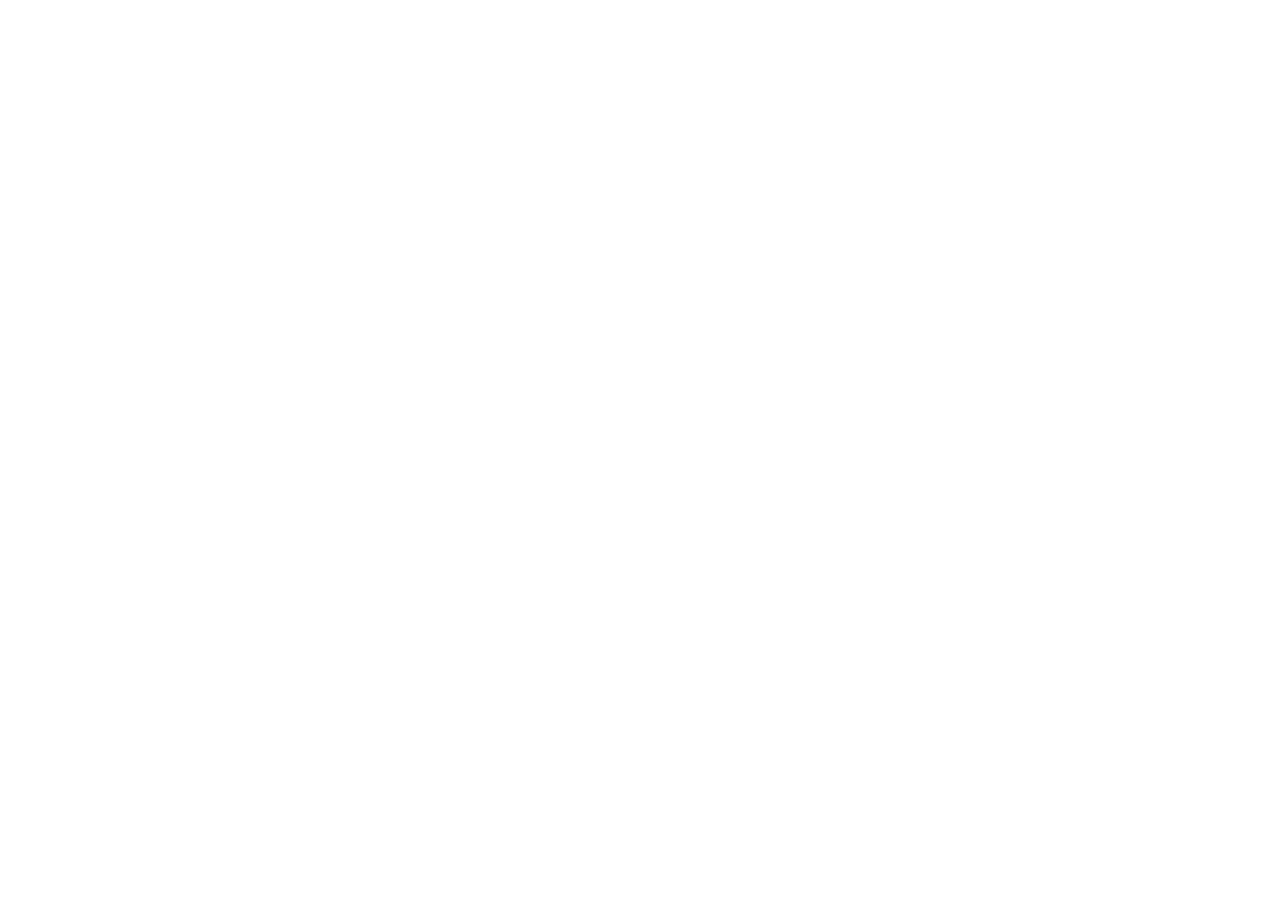
==== commit 35ab44e6: "修改跳转地址" ====
--- a/custom.html
+++ b/custom.html
@@ -1,645 +1,671 @@
-<!DOCTYPE html>
-<html lang="en">
-<head>
-    <meta charset="UTF-8">
-    <title>悠行旅游官网</title>
-    <link rel="shortcut icon" href="./img/logo.ico" type="image/x-icon" sizes="16x16">
-    <meta name="renderer" content="webkit"/>
-    <meta name="force-rendering" content="webkit"/>
-    <meta name="keywords" content="旅游,悠行,定制, trip, tour,travel,tourism">
-    <meta name="description" content="这是一个关于旅游服务的网站">
-    <Meta name="Robots" Content="All|index|follow">
-    <meta http-equiv="X-UA-Compatible" content="IE=edge,chrome=1"/>
-    <meta http-equiv="X-UA-Compatible" content="ie=edge">
-    <meta name="viewport" content="width=device-width, initial-scale=1, minimum-scale=1, maximum-scale=1">
-    <link rel="stylesheet" href="./css/main.css">
-    <script src="lib/laydate/laydate/laydate.js"></script>
-    <script>
-        // 分辨率大于等于1680，大部分为1920的情况下，调用此css分辨率大于等于1680，大部分为1920的情况下，调用此css
-        if (window.screen.width >= 1680) {
-            document.write('<link rel="stylesheet" href="./css/index_1920.css">');
-        } else if (window.screen.width >= 1600) {
-            // 分辨率再在1600-1680的情况下，调用此css
-            document.write('<link rel="stylesheet" href="./css/index_1600.css">');
-        } else {
-            // 分辨率小于1600的情况下，调用此css
-            document.write('<link rel="stylesheet" href="./css/index_1366.css">');
-        }
-    </script>
-    <script>
-        var _hmt = _hmt || [];
-        (function() {
-            var hm = document.createElement("script");
-            hm.src = "https://hm.baidu.com/hm.js?0c17c93e84a237ed1c329ac9fdfc42c8";
-            var s = document.getElementsByTagName("script")[0];
-            s.parentNode.insertBefore(hm, s);
-        })();
-    </script>
-</head>
-<body style="height: 926px;background-color: #f0f2f5;">
-<div style="background-color: #f0f2f5;height: 926px">
-    <div style="background-color: #ffffff;box-shadow: 0px 4px 10px 0px rgba(0, 0, 0, 0.04);">
-        <div style="width:1230px;height: 100px;background-color: #ffffff;margin-bottom: 24px"
-             class="clearfix">
-            <img src="./img/logo.png" style="width: 221px;height: 62px;float: left;margin-top: 19px">
-            <input type="button" value="返回官网"
-                   style="width: 120px;height: 40px;background-color: #ffffff;border-radius: 4px;border: solid 1px #089fff;font-family: MicrosoftYaHei;font-size: 16px;color: #089fff;float: right;margin-top: 31px;text-indent: 0;line-height: 28px"
-                   onclick="home()">
-            <img src="./img/advisory.jpg" style="width: 120px;height: 40px;cursor: pointer;float: right;margin-top: 31px;margin-right: 12px" onclick="window.location.href='http://p.qiao.baidu.com/cps/chat?siteId=13201117&userId=27500048'">
-        </div>
-    </div>
-    <div style="width: 1180px;height: 768px;background-color: #ffffff;box-shadow: 0px 4px 19px 1px rgba(0, 0, 0, 0.04);border-radius: 4px;position: relative">
-        <h5 class="make"
-            style="height: 17px;line-height: 17px; font-family: MicrosoftYaHei;font-size: 18px;font-weight: normal;font-stretch: normal;letter-spacing: 0px;color: #333333;padding-top: 38px;margin-bottom: 32px">
-            填写定制信息
-            <span style="font-size: 12px;color: #cccccc;"> 让悠悠更好的为您服务！</span>
-        </h5>
-        <!--左边表单-->
-        <form style="" id="form">
-            <div class="private">
-                <label class="make"
-                       style="vertical-align: middle;padding-left: 37px">
-                    <span>*</span>
-                    出游性质
-                </label>
-                <ul style="display: inline-block;vertical-align: middle;position: relative" class="button" id="chuyouxingzhi">
-                    <li>
-                            <input onclick="geren()" type="button" value="私人定制" id="button1" class="active" data-type="1"
-                                   style="text-indent: 0px"
-                            >
-                        <input type="hidden" name="travelNature" id="travelNature" value="1">
-                        <img src="img/select.png" class="biaoshi1"
-                             style="width: 20px;height: 20px;position: absolute;left: 100px;top: 0px;">
-                    </li>
-                    <li>
-                        <input onclick="gongsi()" type="button" value="公司定制" style="margin-left: 19px;text-indent: 0px"
-                               id="button2" class="active1" data-type="2"
-                        >
-                        <img src="img/select.png" class="biaoshi2" style="width: 20px;height: 20px;position: absolute;left: 239px;top: 0px;display: none">
-                    </li>
-                </ul>
-            </div>
-            <div class="div">
-                <div class="make-top" style="position: relative">
-                    <label class="make" style="margin-left: 14px"><span>*</span>出发地</label>
-                    <input id="departure" onfocus="seStyle()" onblur="setStyle()" name="departure" type="text"
-                           placeholder="请输入出发地" class="make-destination" autocomplete="off" style="cursor:text">
-                    <img src="img/gantanhao.png" class="mark"
-                         style="width: 16px;height: 16px;position: absolute;left: 242px;top: 10px;display: none">
-                    <label class="make" style="padding-left: 38px;"><span>*</span>目的地</label>
-                    <input id="destination" onfocus="rStyle()" onblur="brStyle()" required name="destination"
-                           type="text" placeholder="请输入目的地" class="make-destination" autocomplete="off" style="cursor:text">
-                    <img src="img/gantanhao.png" class="marktwo"
-                         style="width: 16px;height: 16px;position: absolute;left: 498px;top: 10px;display: none">
-                </div>
-                <div class="make-top" style="position: relative">
-                    <label class="make"><span>*</span>出发日期</label>
-                    <input type="text" onfocus="sStyle()" onblur="srStyle()" required id="departureDate"
-                           name="departureDate" placeholder="请选择出发日期"
-                           style="width: 400px;height: 38px;border-radius: 4px;border: solid 1px #ebeae4;cursor: default"
-                           autocomplete="off"
-                    >
-                    <img src="img/gantanhao.png" class="markthree"
-                         style="width: 16px;height: 16px;position: absolute;left: 498px;top: 10px;display: none">
-                </div>
-                <div class="make-top">
-                    <label class="make"><span>*</span>出游天数</label>
-                    <ul class="box" style="display: inline-block;vertical-align: middle">
-                        <li>
-                            <button id="left" class="gt" style="border-right: 1px solid #ebeae4;background-color: #ffffff;color: #999999;border-radius: 4px;cursor: pointer;">—
-                            </button>
-                        </li>
-                        <li><input name="travelDays" id="travelDays" type="text" value="1" onblur="tryStyle()"
-                                   style="text-indent: 0px; cursor: text;" autocomplete="off"/></li>
-                        <li>
-                            <button id="right" class="gt"
-                                    style="border-left: 1px solid #ebeae4;font-size: 19px;cursor: pointer">+
-                            </button>
-                        </li>
-                    </ul>
-
-                </div>
-                <div class="make-top">
-                    <div class="make" style="display: inline-block;vertical-align: middle"><span>*</span>出游人数</div>
-                    <ul class="box" style="display: inline-block;vertical-align: middle">
-                        <li>
-                            <button type=“button” id="peopleleft" class="gt" style="border-right: 1px solid #ebeae4;cursor: pointer">—
-                            </button>
-                        </li>
-                        <li><input name="travelNumber" id="peopletext" type="text" value="1" style="text-indent: 0px;cursor: text" autocomplete="off" onblur="peopleStyle()"/>
-                        </li>
-                        <li>
-                            <button type=“button” id="peopleright" class="gt"
-                                    style="border-left: 1px solid #ebeae4;font-size: 19px;cursor: pointer;">+
-                            </button>
-                        </li>
-                    </ul>
-                    <span style="font-family: MicrosoftYaHei;font-size: 14px;font-weight: normal;font-stretch: normal;letter-spacing: 0px;color: #333333;margin-left: 6px;margin-right: 32px;">成人</span>
-                    <ul class="box" style="display: inline-block;vertical-align: middle">
-                        <li>
-                            <button type=“button” id="childrenleft" class="gt"
-                                    style="border-right: 1px solid #ebeae4;cursor: pointer">
-                                —
-                            </button>
-                        </li>
-                        <li><input name="travelNumberChildren" id="childrentext" type="text" value="0"
-                                   style="text-indent: 0px;cursor: text" autocomplete="off" onblur="boyStyle()"/></li>
-                        <li>
-                            <button type=“button” id="childrenright" class="gt"
-                                    style="border-left: 1px solid #ebeae4;font-size: 19px;cursor: pointer">+
-                            </button>
-                        </li>
-                    </ul>
-                    <span style="font-family: MicrosoftYaHei;font-size: 14px;font-weight: normal;font-stretch: normal;letter-spacing: 0px;color: #333333;margin-left: 6px;">儿童</span>
-                </div>
-                <div class="make-top">
-                    <label class="make"><span id="renjun">*</span>人均预算</label>
-                    <input name="budget" type="number" placeholder="请输入人均预算" id="budget"
-                           style="width: 400px;height: 40px;background-color: #ffffff;border-radius: 4px;border: solid 1px #ebeae4;cursor: text;text-indent: 16px"
-                           autocomplete="off"
-                           onfocus="renStyle()" onblur="reStyle()"
-                    >
-                </div>
-                <div class="make-top-corporate" style="position: relative">
-                    <label class="make"><span>*</span>公司名称</label>
-                    <input id="companyName" required name="companyName"
-                           class="corporate" type="text" placeholder="请输入公司名称"
-                           style="width: 399px;height: 40px;background-color: #ffffff;border-radius: 4px;border: solid 1px #ebeae4;cursor: text"
-                           onfocus="lStyle()" onblur="ltStyle()"
-                           autocomplete="off">
-                    <img src="img/gantanhao.png" class="markfour"
-                         style="width: 16px;height: 16px;position: absolute;left: 494px;top: 10px;display: none">
-                    <!--<img src="img/duihao.png" class="markfour1"-->
-                         <!--style="width: 20px;height: 20px;position: absolute;left: 498px;top: 1px;display: none">-->
-                </div>
-                <div class="make-top" style="position: relative">
-                    <label class="make" style="margin-left: 14px"><span>*</span>联系人</label>
-                    <input id="contactName" onfocus="tStyle()" onblur="btStyle()" required name="contactName"
-                           type="text" class="make-destination" placeholder="请输入联系人姓名" autocomplete="off" style="cursor: text">
-                    <img src="img/gantanhao.png" class="markfive"
-                         style="width: 16px;height: 16px;position: absolute;left: 242px;top: 10px;display: none">
-
-                    <label class="make" style="margin-left: -19px"><span>*</span>联系电话</label>
-                    <input id="contactPhone" required name="contactPhone"
-                           type="number" class="make-destination" placeholder="请输入联系电话"
-                           onblur="phonestyle()"
-                           onfocus="eStyle()"
-                           onkeyup="this.value=this.value.replace(/\D/g,'')"
-                           onafterpaste="this.value=this.value.replace(/\D/g,'')" autocomplete="off" style="cursor: text">
-                    <img src="img/gantanhao.png" class="marksix"
-                         style="width: 16px;height: 16px;position: absolute;left: 492px;top: 10px;display: none">
-                </div>
-                <div class="make-top">
-                    <div class="tcp_box">
-                        <label class="make" style="vertical-align:top"><span
-                                style="vertical-align:top;visibility: hidden">*</span>其他需求</label>
-                        <textarea id="otherRequirements" dirname="otherRequirements" class="tcp_content" maxlength="100"
-                                  onchange="this.value=this.value.substring(0,100)"
-                                  onkeydown="this.value=this.value.substring(0,100)"
-                                  onkeyup="this.value=this.value.substring(0,100)" name="otherRequirements"
-                                  onblur="teStyle()" onfocus="textStyle()"
-                                  style="width: 398px;height: 120px;background-color: #ffffff;border-radius: 4px;border: solid 1px #ebeae4; resize:none ;text-indent: 16px;padding-top: 8px;cursor: text"></textarea>
-                        <p class="pl_tcp">如有其他个性化需求，请尽量描述清晰，以便悠悠更好的为您提供服务！</p>
-                        <span class="t_h"><i>0</i>/100</span>
-                    </div>
-                </div>
-                <input type="button" onclick="logon()" onmousedown="onmou()" onmouseup="onmouup()" class="now" value="立即定制"
-                       style="width: 260px;height: 48px;background-color: #089fff;border-radius: 24px;border-width: 0.01px;
-                   font-size: 16px;font-weight: normal;font-stretch: normal;letter-spacing: 0px;color: #ffffff;margin: 28px 0 36px 115px;outline:none;text-indent: 0"
-                >
-                <input type="hidden" name="source" id="source" value="C">
-                <input type="hidden" name="orderSource" id="orderSource" value="1">
-            </div>
-        </form>
-        <!--右边图片-->
-        <div style="position: absolute;right: 0;top: 0;">
-            <img src="img/makebanner.png">
-        </div>
-    </div>
-    <div class="cover">
-        <div class="cover1"></div>
-        <div class="alert">
-            <img src="img/ICON.png" style="width: 72px;height: 72px;margin-top: 44px">
-            <h1 style="font-family: MicrosoftYaHei;font-size: 28px;font-weight: normal;font-stretch: normal;letter-spacing: 0px;color: #089fff;margin-top: 24px;">
-                提交成功！</h1>
-            <h4 style="font-family: MicrosoftYaHei;font-weight: normal;font-stretch: normal;letter-spacing: 0px;color: #333333;margin-top: 16px">
-                悠悠将尽快安排定制师联系您，请耐心等待。</h4>
-            <input id="home" type="button" onclick="home()" value="返回官网" style="width: 320px;height: 48px;background-color: #089fff;border-radius: 24px;border-width: 1px;
-                   font-size: 16px;font-weight: normal;font-stretch: normal;letter-spacing: 0px;color: #ffffff;outline:none;margin-top: 34px;">
-        </div>
-    </div>
-</div>
-</body>
-</html>
-<script src="lib/jquery.js"></script>
-<script type="text/javascript">
-    var left = document.querySelector("#left");
-    var right = document.querySelector("#right");
-    var i = document.getElementById("travelDays").value;
-    var peopleleft = document.querySelector("#peopleleft");
-    var peopleright = document.querySelector("#peopleright");
-    var j = document.getElementById("peopletext").value;
-    var childrenleft = document.querySelector("#childrenleft");
-    var childrenright = document.querySelector("#childrenright");
-    var k = document.getElementById("childrentext").value;
-    var alert = document.querySelector(".cover");
-    var sourceUrl = window.location.href;
-    var canClickButton = true
-    function tryStyle() {
-        document.getElementById('travelDays').style.border = "0px solid #ebeae4"
-        var str = /^\d+$/
-        if (!(str.test($('#travelDays').val()))) {
-            $('#travelDays').val('1')
-            return false;
-        } else if ($('#travelDays').val()<1) {
-            $('#travelDays').val('1')
-        }else {
-            return true
-        }
-    }
-    function peopleStyle() {
-        document.getElementById('peopletext').style.border = "0px solid #ebeae4"
-        var str = /^\d+$/
-        if (!(str.test($('#peopletext').val()))) {
-            $('#peopletext').val('1')
-            return false;
-        } else if ($('#peopletext').val()<1) {
-            $('#peopletext').val('1')
-        }else {
-            return true
-        }
-    }
-    function boyStyle() {
-        document.getElementById('childrentext').style.border = "0px solid #ebeae4"
-        var str = /^\d+$/
-        if (!(str.test($('#childrentext').val()))) {
-            $('#childrentext').val('0')
-            return false;
-        } else if (str) {
-            return true;
-        }
-    }
-    function teStyle() {
-        document.getElementById('otherRequirements').style.border = "1px solid #ebeae4"
-    }
-    function textStyle() {
-        document.getElementById('otherRequirements').style.border = "1px solid #089fff"
-    }
-    function seStyle() {
-        document.getElementById('departure').style.border = "1px solid #089fff"
-        $('.mark').css('display', 'none')
-    }
-    function setStyle() {
-        document.getElementById('departure').style.border = "1px solid #ebeae4"
-
-        var str = /^[\u4e00-\u9fa5]{2,}$/
-        if (!(str.test($('#departure').val()))) {
-            $('#departure').val('')
-            return false;
-        } else if (str) {
-            return true;
-        }
-    }
-    function rStyle() {
-        document.getElementById('destination').style.border = "1px solid #089fff"
-        $('.marktwo').css('display', 'none')
-    }
-    function sStyle() {
-        document.getElementById('departureDate').style.border = "1px solid #089fff"
-        $('.markthree').css('display', 'none')
-
-    }
-    function srStyle() {
-        document.getElementById('departureDate').style.border = "1px solid #ebeae4"
-    }
-    function lStyle() {
-        document.getElementById('companyName').style.border = "1px solid #089fff"
-        $('.markfour').css('display', 'none')
-    }
-    function ltStyle() {
-        document.getElementById('companyName').style.border = "1px solid #ebeae4"
-    }
-    function tStyle() {
-        document.getElementById('contactName').style.border = "1px solid #089fff"
-        $('.markfive').css('display', 'none')
-    }
-
-
-    function eStyle() {
-        // document.getElementById('contactPhone').style.border = "1px solid #089fff"
-        $('#contactPhone').css('border', '1px solid #089fff')
-        $('.marksix').css('display', 'none')
-    }
-    function brStyle() {
-       document.getElementById('destination').style.border = "1px solid #ebeae4"
-        var str = /^[\u4e00-\u9fa5]{2,}$/
-        if (!(str.test($('#destination').val()))) {
-            $('#destination').val('')
-            return false;
-        } else if (str) {
-            return true;
-        }
-    }
-    function renStyle() {
-        document.getElementById('budget').style.border = "1px solid #089fff"
-    }
-    function reStyle() {
-        document.getElementById('budget').style.border = "1px solid #ebeae4"
-        if ($('#budget').val()<=0){
-            $('#budget').val('')
-            return false;
-        }
-    }
-    function btStyle() {
-        document.getElementById('contactName').style.border = "1px solid #ebeae4"
-        var str = /^[\A-Za-z\u4e00-\u9fa5]{2,6}$/
-        // var bt = value.replace(/\s/g,"")
-        if (!(str.test($('#contactName').val()))) {
-            $('#contactName').val('')
-            return false;
-        } else if (str) {
-            return true;
-        }
-    }
-    function phonestyle(mobileNum) {
-        document.getElementById('contactPhone').style.border = "1px solid #ebeae4"
-        var ph = /^1[3|5|7|8|][0-9]{9}$/
-        if (!(ph.test($("#contactPhone").val()))) {
-            $('#contactPhone').val('')
-            return false;
-        } else if (ph) {
-
-            return true;
-        }
-    }
-
-    left.onclick = function (e) {
-        e.preventDefault();
-        if (i <= 1) {
-            i = 1
-        } else {
-            i--
-            document.getElementById("travelDays").value = i;
-        }
-    }
-    right.onclick = function (e) {
-        e.preventDefault();
-        i++
-        document.getElementById("travelDays").value = i;
-
-    }
-    peopleleft.onclick = function (e) {
-        e.preventDefault();
-        if (j <= 1) {
-            j = 1
-        } else {
-            j--
-            document.getElementById("peopletext").value = j;
-        }
-    }
-    peopleright.onclick = function (e) {
-        e.preventDefault();
-        j++
-        document.getElementById("peopletext").value = j;
-
-
-    }
-    childrenleft.onclick = function (e) {
-        e.preventDefault();
-        if (k <= 0) {
-            k = 0
-        } else {
-            k--;
-            document.getElementById("childrentext").value = k;
-        }
-    }
-    childrenright.onclick = function (e) {
-        e.preventDefault();
-        k++
-        document.getElementById("childrentext").value = k;
-
-    }
-
-    function  getUrlParam (name) {
-        var reg = new RegExp("(^|&)" + name + "=([^&]*)(&|$)"); //构造一个含有目标参数的正则表达式对象
-        var r = window.location.search.substr(1).match(reg);  //匹配目标参数
-        if (r != null) return unescape(r[2]); return null; //返回参数值
-    }
-
-    /*弹窗*/
-    function home() {
-        var origin = getUrlParam('origin')
-        if (origin === 'baidu') {
-            window.location.href = 'http://www.youtrips.com/neirong/html/index.html';
-            alert.style.display = 'none';
-        } else {
-            window.location.href = 'index.html';
-            alert.style.display = 'none';
-        }
-    }
-
-    /*个人定制、公司订制相互切换*/
-    let corporate = document.querySelector('.make-top-corporate');
-    let button1 = document.querySelector('#button1');
-    let button2 = document.querySelector('#button2');
-    let renjun = document.querySelector('#renjun');
-    let biaoshi1 = document.querySelector('.biaoshi1');
-    let biaoshi2 = document.querySelector('.biaoshi2');
-
-    function gongsi() {
-        corporate.style.display = 'block';
-        button2.style.color = '#089fff';
-        button1.style.color = '#ebeae4';
-        button1.style.borderColor = '#ebeae4';
-        button2.style.borderColor = '#089fff';
-        biaoshi1.style.display = 'none';
-        biaoshi2.style.display = 'block';
-        $("#chuyouxingzhi input").removeClass("active");
-        $("#button2").addClass("active");
-        $("#form input").each(function(){
-            var mark = document.querySelector(".mark");
-            $("#departure").val('');
-            $("#destination").val('');
-            $("#departureDate").val('');
-            $("#traveDays").val('');
-            $("#travelNumber").val('');
-            $("#travelNumberChildren").val('');
-            $("#budget").val('');
-            $("#companyName").val('');
-            $("#contactName").val('');
-            $("#contactPhone").val('');
-            $("#otherRequirements").val('');
-            mark.style.display = 'none'
-            $("#departure").css('border', '1px solid #ebeae4')
-            $('.marktwo').css('display', 'none')
-            $("#destination").css('border', '1px solid #ebeae4')
-            $('.markfour').css('display', 'none')
-            $("#companyName").css('border', '1px solid #ebeae4')
-            $('.markthree').css('display', 'none')
-            $("#departureDate").css('border', '1px solid #ebeae4')
-            $('.markfive').css('display', 'none')
-            $("#contactName").css('border', '1px solid #ebeae4')
-            $('.marksix').css('display', 'none')
-            $("#contactPhone").css('border', '1px solid #ebeae4')
-        });
-    }
-
-    function geren(){
-        corporate.style.display = 'none';
-        button1.style.color = '#089fff';
-        button2.style.color = '#ebeae4';
-        button1.style.borderColor = '#089fff';
-        button2.style.borderColor = '#ebeae4';
-        biaoshi2.style.display = 'none';
-        biaoshi1.style.display = 'block';
-        $("#chuyouxingzhi input").removeClass("active");
-        $("#button1").addClass("active");
-        $("#form input").each(function(){
-            var mark = document.querySelector(".mark");
-            $("#departure").val('');
-            $("#destination").val('');
-            $("#departureDate").val('');
-            $("#traveDays").val('');
-            $("#travelNumber").val('');
-            $("#travelNumberChildren").val('');
-            $("#budget").val('');
-            $("#companyName").val('');
-            $("#contactName").val('');
-            $("#contactPhone").val('');
-            $("#otherRequirements").val('');
-            mark.style.display = 'none'
-            $("#departure").css('border', '1px solid #ebeae4')
-            $('.marktwo').css('display', 'none')
-            $("#destination").css('border', '1px solid #ebeae4')
-            $('.markfour').css('display', 'none')
-            $("#companyName").css('border', '1px solid #ebeae4')
-            $('.markthree').css('display', 'none')
-            $("#departureDate").css('border', '1px solid #ebeae4')
-            $('.markfive').css('display', 'none')
-            $("#contactName").css('border', '1px solid #ebeae4')
-            $('.marksix').css('display', 'none')
-            $("#contactPhone").css('border', '1px solid #ebeae4')
-        });
-    }
-    function onmouup() {
-        var now = document.querySelector('.now')
-        now.style.boxShadow = 'none '
-    }
-    function onmou() {
-        var now = document.querySelector('.now')
-        now.style.boxShadow = 'black 0px 0px 10px';
-    }
-    /*form表单提交*/
-    function logon() {
-        console.log($('#peopletext').val())
-        var validSuccess = true;
-        var mark = document.querySelector(".mark");
-        if ($('#departure').val() == "") {
-            mark.style.display = 'block'
-            $("#departure").css('border', '1px solid red')
-            validSuccess = false;
-        }
-
-        if ($('#destination').val() == "") {
-            $('.marktwo').css('display', 'block')
-            $("#destination").css('border', '1px solid red')
-            validSuccess = false;
-        }
-
-        if ($('#departureDate').val() == "") {
-            $('.markthree').css('display', 'block')
-            $("#departureDate").css('border', '1px solid red')
-            validSuccess = false;
-        }
-
-        if ($('#contactName').val() == "") {
-            $('.markfive').css('display', 'block')
-            $("#contactName").css('border', '1px solid red')
-            validSuccess = false;
-        }
-        if ($('#contactPhone').val() == "") {
-            $('.marksix').css('display', 'block')
-            $("#contactPhone").css('border', '1px solid red')
-            validSuccess = false;
-        }
-        if (!validSuccess) {
-            return;
-        }
-        var formObject = {
-            travelNature:$('#chuyouxingzhi li input.active').data("type"),
-            departure:$('#departure').val(),
-            destination:$('#destination').val(),
-            budget:$('#budget').val(),
-            companyName:$('#companyName').val(),
-            contactName:$('#contactName').val(),
-            contactPhone:$('#contactPhone').val(),
-            departureDate:$('#departureDate').val(),
-            travelDays:$('#travelDays').val(),
-            travelNumber:$('#peopletext').val(),
-            travelNumberChildren:$('#childrentext').val(),
-            otherRequirements:$('#otherRequirements').val(),
-            source:$('#source').val(),
-            orderSource:$('#orderSource').val(),
-            sourceUrl:sourceUrl
-        };
-        if (canClickButton === true) {
-            canClickButton = false
-            $.ajax({
-                type: "post",
-                url: "https://boss.feiying360.com/api/boss-erp/customizedInformationPc/save",
-                contentType: "application/json; charset=utf-8",
-                dataType: "json",
-                crossDomain: true,
-                data: JSON.stringify(formObject),
-                success: function (result) {
-                    // console.log(result);//打印服务端返回的数据(调试用)
-                    if (result.code == 200) {
-                        alert.style.display = 'block';
-                    } else {
-                        alert("发送失败");
-                    }
-                }
-            })
-            canClickButton = true
-            return true
-        } else {
-            return false
-        }
-
-    }
-
-    /*出发日期插件*/
-    laydate.render({
-        elem: '#departureDate',
-        min:0,
-
-    }),
-
-    /*textarea 用户输入限制字数*/
-    $(".tcp_content").focus(function () {
-        if ($(this).val() == "") {
-            $(".tcp_box p").css('display', 'none')
-        }
-    }).blur(function () {
-        if ($(this).val() == "") {
-            $(".tcp_box p").css('display', 'block')
-        } else {
-            $(".tcp_box p").css('display', 'none')
-        }
-    })
-    $(".pl_tcp").click(function () {
-        $(this).css('display', 'none');
-        $(".tcp_content").focus();
-    })
-    $(".tcp_content").change(function () {
-        $(".t_h i").html($(".tcp_content").val().length)
-    })
-    $(".tcp_content").keydown(function () {
-        $(".t_h i").html($(".tcp_content").val().length)
-    })
-    $(".tcp_content").keyup(function () {
-        $(".t_h i").html($(".tcp_content").val().length)
-    })
-
-</script>
-
+<!DOCTYPE html>
+<html lang="en">
+<head>
+    <meta charset="UTF-8">
+    <title>悠行旅游官网</title>
+    <link rel="shortcut icon" href="./img/logo.ico" type="image/x-icon" sizes="16x16">
+    <meta name="renderer" content="webkit"/>
+    <meta name="force-rendering" content="webkit"/>
+    <meta name="keywords" content="旅游,悠行,定制, trip, tour,travel,tourism">
+    <meta name="description" content="这是一个关于旅游服务的网站">
+    <Meta name="Robots" Content="All|index|follow">
+    <meta http-equiv="X-UA-Compatible" content="IE=edge,chrome=1"/>
+    <meta http-equiv="X-UA-Compatible" content="ie=edge">
+    <meta name="viewport" content="width=device-width, initial-scale=1, minimum-scale=1, maximum-scale=1">
+    <link rel="stylesheet" href="./css/main.css">
+    <script src="lib/redirect.js"></script>
+    <script src="lib/laydate/laydate/laydate.js"></script>
+    <script>
+        // 分辨率大于等于1680，大部分为1920的情况下，调用此css分辨率大于等于1680，大部分为1920的情况下，调用此css
+        if (window.screen.width >= 1680) {
+            document.write('<link rel="stylesheet" href="./css/index_1920.css">');
+        } else if (window.screen.width >= 1600) {
+            // 分辨率再在1600-1680的情况下，调用此css
+            document.write('<link rel="stylesheet" href="./css/index_1600.css">');
+        } else {
+            // 分辨率小于1600的情况下，调用此css
+            document.write('<link rel="stylesheet" href="./css/index_1366.css">');
+        }
+    </script>
+    <script>
+        var _hmt = _hmt || [];
+        (function() {
+            var hm = document.createElement("script");
+            hm.src = "https://hm.baidu.com/hm.js?0c17c93e84a237ed1c329ac9fdfc42c8";
+            var s = document.getElementsByTagName("script")[0];
+            s.parentNode.insertBefore(hm, s);
+        })();
+    </script>
+</head>
+<body style="height: 926px;background-color: #f0f2f5;">
+<div style="background-color: #f0f2f5;height: 926px">
+    <div style="background-color: #ffffff;box-shadow: 0px 4px 10px 0px rgba(0, 0, 0, 0.04);">
+        <div style="width:1230px;height: 100px;background-color: #ffffff;margin-bottom: 24px"
+             class="clearfix">
+            <img src="./img/logo.png" style="width: 221px;height: 62px;float: left;margin-top: 19px">
+            <input type="button" value="返回官网"
+                   style="width: 120px;height: 40px;background-color: #ffffff;border-radius: 4px;border: solid 1px #089fff;font-family: MicrosoftYaHei;font-size: 16px;color: #089fff;float: right;margin-top: 31px;text-indent: 0;line-height: 28px"
+                   onclick="home()">
+            <img src="./img/advisory.jpg" style="width: 120px;height: 40px;cursor: pointer;float: right;margin-top: 31px;margin-right: 12px" onclick="window.location.href='http://p.qiao.baidu.com/cps/chat?siteId=13201117&userId=27500048'">
+        </div>
+    </div>
+    <div style="width: 1180px;height: 768px;background-color: #ffffff;box-shadow: 0px 4px 19px 1px rgba(0, 0, 0, 0.04);border-radius: 4px;position: relative">
+        <h5 class="make"
+            style="height: 17px;line-height: 17px; font-family: MicrosoftYaHei;font-size: 18px;font-weight: normal;font-stretch: normal;letter-spacing: 0px;color: #333333;padding-top: 38px;margin-bottom: 32px">
+            填写定制信息
+            <span style="font-size: 12px;color: #cccccc;"> 让悠悠更好的为您服务！</span>
+        </h5>
+        <!--左边表单-->
+        <form style="" id="form">
+            <div class="private">
+                <label class="make"
+                       style="vertical-align: middle;padding-left: 37px">
+                    <span>*</span>
+                    出游性质
+                </label>
+                <ul style="display: inline-block;vertical-align: middle;position: relative" class="button" id="chuyouxingzhi">
+                    <li>
+                            <input onclick="geren()" type="button" value="私人定制" id="button1" class="active" data-type="1"
+                                   style="text-indent: 0px"
+                            >
+                        <input type="hidden" name="travelNature" id="travelNature" value="1">
+                        <img src="img/select.png" class="biaoshi1"
+                             style="width: 20px;height: 20px;position: absolute;left: 100px;top: 0px;">
+                    </li>
+                    <li>
+                        <input onclick="gongsi()" type="button" value="公司定制" style="margin-left: 19px;text-indent: 0px"
+                               id="button2" class="active1" data-type="2"
+                        >
+                        <img src="img/select.png" class="biaoshi2" style="width: 20px;height: 20px;position: absolute;left: 239px;top: 0px;display: none">
+                    </li>
+                </ul>
+            </div>
+            <div class="div">
+                <div class="make-top" style="position: relative">
+                    <label class="make" style="margin-left: 14px"><span>*</span>出发地</label>
+                    <input id="departure" onfocus="seStyle()" onblur="setStyle()" name="departure" type="text"
+                           placeholder="请输入出发地" class="make-destination" autocomplete="off" style="cursor:text">
+                    <img src="img/gantanhao.png" class="mark"
+                         style="width: 16px;height: 16px;position: absolute;left: 242px;top: 10px;display: none">
+                    <label class="make" style="padding-left: 38px;"><span>*</span>目的地</label>
+                    <input id="destination" onfocus="rStyle()" onblur="brStyle()" required name="destination"
+                           type="text" placeholder="请输入目的地" class="make-destination" autocomplete="off" style="cursor:text">
+                    <img src="img/gantanhao.png" class="marktwo"
+                         style="width: 16px;height: 16px;position: absolute;left: 498px;top: 10px;display: none">
+                </div>
+                <div class="make-top" style="position: relative">
+                    <label class="make"><span>*</span>出发日期</label>
+                    <input type="text" onfocus="sStyle()" onblur="srStyle()" required id="departureDate"
+                           name="departureDate" placeholder="请选择出发日期"
+                           style="width: 400px;height: 38px;border-radius: 4px;border: solid 1px #ebeae4;cursor: default"
+                           autocomplete="off"
+                    >
+                    <img src="img/gantanhao.png" class="markthree"
+                         style="width: 16px;height: 16px;position: absolute;left: 498px;top: 10px;display: none">
+                </div>
+                <div class="make-top">
+                    <label class="make"><span>*</span>出游天数</label>
+                    <ul class="box" style="display: inline-block;vertical-align: middle">
+                        <li>
+                            <button id="left" class="gt" style="border-right: 1px solid #ebeae4;background-color: #ffffff;color: #999999;border-radius: 4px;cursor: pointer;">—
+                            </button>
+                        </li>
+                        <li><input name="travelDays" id="travelDays" type="text" value="1" onblur="tryStyle()"
+                                   style="text-indent: 0px; cursor: text;" autocomplete="off"/></li>
+                        <li>
+                            <button id="right" class="gt"
+                                    style="border-left: 1px solid #ebeae4;font-size: 19px;cursor: pointer">+
+                            </button>
+                        </li>
+                    </ul>
+
+                </div>
+                <div class="make-top">
+                    <div class="make" style="display: inline-block;vertical-align: middle"><span>*</span>出游人数</div>
+                    <ul class="box" style="display: inline-block;vertical-align: middle">
+                        <li>
+                            <button type=“button” id="peopleleft" class="gt" style="border-right: 1px solid #ebeae4;cursor: pointer">—
+                            </button>
+                        </li>
+                        <li><input name="travelNumber" id="peopletext" type="text" value="1" style="text-indent: 0px;cursor: text" autocomplete="off" onblur="peopleStyle()"/>
+                        </li>
+                        <li>
+                            <button type=“button” id="peopleright" class="gt"
+                                    style="border-left: 1px solid #ebeae4;font-size: 19px;cursor: pointer;">+
+                            </button>
+                        </li>
+                    </ul>
+                    <span style="font-family: MicrosoftYaHei;font-size: 14px;font-weight: normal;font-stretch: normal;letter-spacing: 0px;color: #333333;margin-left: 6px;margin-right: 32px;">成人</span>
+                    <ul class="box" style="display: inline-block;vertical-align: middle">
+                        <li>
+                            <button type=“button” id="childrenleft" class="gt"
+                                    style="border-right: 1px solid #ebeae4;cursor: pointer">
+                                —
+                            </button>
+                        </li>
+                        <li><input name="travelNumberChildren" id="childrentext" type="text" value="0"
+                                   style="text-indent: 0px;cursor: text" autocomplete="off" onblur="boyStyle()"/></li>
+                        <li>
+                            <button type=“button” id="childrenright" class="gt"
+                                    style="border-left: 1px solid #ebeae4;font-size: 19px;cursor: pointer">+
+                            </button>
+                        </li>
+                    </ul>
+                    <span style="font-family: MicrosoftYaHei;font-size: 14px;font-weight: normal;font-stretch: normal;letter-spacing: 0px;color: #333333;margin-left: 6px;">儿童</span>
+                </div>
+                <div class="make-top">
+                    <label class="make"><span id="renjun">*</span>人均预算</label>
+                    <input name="budget" type="number" placeholder="请输入人均预算" id="budget"
+                           style="width: 400px;height: 40px;background-color: #ffffff;border-radius: 4px;border: solid 1px #ebeae4;cursor: text;text-indent: 16px"
+                           autocomplete="off"
+                           onfocus="renStyle()" onblur="reStyle()"
+                    >
+                </div>
+                <div class="make-top-corporate" style="position: relative">
+                    <label class="make"><span>*</span>公司名称</label>
+                    <input id="companyName" required name="companyName"
+                           class="corporate" type="text" placeholder="请输入公司名称"
+                           style="width: 399px;height: 40px;background-color: #ffffff;border-radius: 4px;border: solid 1px #ebeae4;cursor: text"
+                           onfocus="lStyle()" onblur="ltStyle()"
+                           autocomplete="off">
+                    <img src="img/gantanhao.png" class="markfour"
+                         style="width: 16px;height: 16px;position: absolute;left: 494px;top: 10px;display: none">
+                    <!--<img src="img/duihao.png" class="markfour1"-->
+                         <!--style="width: 20px;height: 20px;position: absolute;left: 498px;top: 1px;display: none">-->
+                </div>
+                <div class="make-top" style="position: relative">
+                    <label class="make" style="margin-left: 14px"><span>*</span>联系人</label>
+                    <input id="contactName" onfocus="tStyle()" onblur="btStyle()" required name="contactName"
+                           type="text" class="make-destination" placeholder="请输入联系人姓名" autocomplete="off" style="cursor: text">
+                    <img src="img/gantanhao.png" class="markfive"
+                         style="width: 16px;height: 16px;position: absolute;left: 242px;top: 10px;display: none">
+
+                    <label class="make" style="margin-left: -19px"><span>*</span>联系电话</label>
+                    <input id="contactPhone" required name="contactPhone"
+                           type="number" class="make-destination" placeholder="请输入联系电话"
+                           onblur="phonestyle()"
+                           onfocus="eStyle()"
+                           onkeyup="this.value=this.value.replace(/\D/g,'')"
+                           onafterpaste="this.value=this.value.replace(/\D/g,'')" autocomplete="off" style="cursor: text">
+                    <img src="img/gantanhao.png" class="marksix"
+                         style="width: 16px;height: 16px;position: absolute;left: 492px;top: 10px;display: none">
+                </div>
+                <div class="make-top">
+                    <div class="tcp_box">
+                        <label class="make" style="vertical-align:top"><span
+                                style="vertical-align:top;visibility: hidden">*</span>其他需求</label>
+                        <textarea id="otherRequirements" dirname="otherRequirements" class="tcp_content" maxlength="100"
+                                  onchange="this.value=this.value.substring(0,100)"
+                                  onkeydown="this.value=this.value.substring(0,100)"
+                                  onkeyup="this.value=this.value.substring(0,100)" name="otherRequirements"
+                                  onblur="teStyle()" onfocus="textStyle()"
+                                  style="width: 398px;height: 120px;background-color: #ffffff;border-radius: 4px;border: solid 1px #ebeae4; resize:none ;text-indent: 16px;padding-top: 8px;cursor: text"></textarea>
+                        <p class="pl_tcp">如有其他个性化需求，请尽量描述清晰，以便悠悠更好的为您提供服务！</p>
+                        <span class="t_h"><i>0</i>/100</span>
+                    </div>
+                </div>
+                <input type="button" onclick="logon()" onmousedown="onmou()" onmouseup="onmouup()" class="now" value="立即定制"
+                       style="width: 260px;height: 48px;background-color: #089fff;border-radius: 24px;border-width: 0.01px;
+                   font-size: 16px;font-weight: normal;font-stretch: normal;letter-spacing: 0px;color: #ffffff;margin: 28px 0 36px 115px;outline:none;text-indent: 0"
+                >
+                <input type="hidden" name="source" id="source" value="C">
+                <input type="hidden" name="orderSource" id="orderSource" value="1">
+            </div>
+        </form>
+        <!--右边图片-->
+        <div style="position: absolute;right: 0;top: 0;">
+            <img src="img/makebanner.png">
+        </div>
+    </div>
+    <div class="cover">
+        <div class="cover1"></div>
+        <div class="alert">
+            <img src="img/ICON.png" style="width: 72px;height: 72px;margin-top: 44px">
+            <h1 style="font-family: MicrosoftYaHei;font-size: 28px;font-weight: normal;font-stretch: normal;letter-spacing: 0px;color: #089fff;margin-top: 24px;">
+                提交成功！</h1>
+            <h4 style="font-family: MicrosoftYaHei;font-weight: normal;font-stretch: normal;letter-spacing: 0px;color: #333333;margin-top: 16px">
+                悠悠将尽快安排定制师联系您，请耐心等待。</h4>
+            <input id="home" type="button" onclick="home()" value="返回官网" style="width: 320px;height: 48px;background-color: #089fff;border-radius: 24px;border-width: 1px;
+                   font-size: 16px;font-weight: normal;font-stretch: normal;letter-spacing: 0px;color: #ffffff;outline:none;margin-top: 34px;">
+        </div>
+    </div>
+</div>
+</body>
+</html>
+<script src="lib/jquery.js"></script>
+<script type="text/javascript">
+    var left = document.querySelector("#left");
+    var right = document.querySelector("#right");
+    var i = document.getElementById("travelDays").value;
+    var peopleleft = document.querySelector("#peopleleft");
+    var peopleright = document.querySelector("#peopleright");
+    var j = document.getElementById("peopletext").value;
+    var childrenleft = document.querySelector("#childrenleft");
+    var childrenright = document.querySelector("#childrenright");
+    var k = document.getElementById("childrentext").value;
+    var alert = document.querySelector(".cover");
+    var sourceUrl = window.location.href;
+    var canClickButton = true
+    function tryStyle() {
+        document.getElementById('travelDays').style.border = "0px solid #ebeae4"
+        var str = /^\d+$/
+        if (!(str.test($('#travelDays').val()))) {
+            $('#travelDays').val('1')
+            return false;
+        } else if ($('#travelDays').val()<1) {
+            $('#travelDays').val('1')
+        }else {
+            return true
+        }
+    }
+    function peopleStyle() {
+        document.getElementById('peopletext').style.border = "0px solid #ebeae4"
+        var str = /^\d+$/
+        if (!(str.test($('#peopletext').val()))) {
+            $('#peopletext').val('1')
+            return false;
+        } else if ($('#peopletext').val()<1) {
+            $('#peopletext').val('1')
+        }else {
+            return true
+        }
+    }
+    function boyStyle() {
+        document.getElementById('childrentext').style.border = "0px solid #ebeae4"
+        var str = /^\d+$/
+        if (!(str.test($('#childrentext').val()))) {
+            $('#childrentext').val('0')
+            return false;
+        } else if (str) {
+            return true;
+        }
+    }
+    function teStyle() {
+        document.getElementById('otherRequirements').style.border = "1px solid #ebeae4"
+    }
+    function textStyle() {
+        document.getElementById('otherRequirements').style.border = "1px solid #089fff"
+    }
+    function seStyle() {
+        document.getElementById('departure').style.border = "1px solid #089fff"
+        $('.mark').css('display', 'none')
+    }
+    function setStyle() {
+        document.getElementById('departure').style.border = "1px solid #ebeae4"
+
+        var str = /^[\u4e00-\u9fa5]{2,}$/
+        if (!(str.test($('#departure').val()))) {
+            $('#departure').val('')
+            return false;
+        } else if (str) {
+            return true;
+        }
+    }
+    function rStyle() {
+        document.getElementById('destination').style.border = "1px solid #089fff"
+        $('.marktwo').css('display', 'none')
+    }
+    function sStyle() {
+        document.getElementById('departureDate').style.border = "1px solid #089fff"
+        $('.markthree').css('display', 'none')
+
+    }
+    function srStyle() {
+        document.getElementById('departureDate').style.border = "1px solid #ebeae4"
+    }
+    function lStyle() {
+        document.getElementById('companyName').style.border = "1px solid #089fff"
+        $('.markfour').css('display', 'none')
+    }
+    function ltStyle() {
+        document.getElementById('companyName').style.border = "1px solid #ebeae4"
+    }
+    function tStyle() {
+        document.getElementById('contactName').style.border = "1px solid #089fff"
+        $('.markfive').css('display', 'none')
+    }
+
+
+    function eStyle() {
+        // document.getElementById('contactPhone').style.border = "1px solid #089fff"
+        $('#contactPhone').css('border', '1px solid #089fff')
+        $('.marksix').css('display', 'none')
+    }
+    function brStyle() {
+       document.getElementById('destination').style.border = "1px solid #ebeae4"
+        var str = /^[\u4e00-\u9fa5]{2,}$/
+        if (!(str.test($('#destination').val()))) {
+            $('#destination').val('')
+            return false;
+        } else if (str) {
+            return true;
+        }
+    }
+    function renStyle() {
+        document.getElementById('budget').style.border = "1px solid #089fff"
+    }
+    function reStyle() {
+        document.getElementById('budget').style.border = "1px solid #ebeae4"
+        if ($('#budget').val()<=0){
+            $('#budget').val('')
+            return false;
+        }
+    }
+    function btStyle() {
+        document.getElementById('contactName').style.border = "1px solid #ebeae4"
+        var str = /^[\A-Za-z\u4e00-\u9fa5]{2,6}$/
+        // var bt = value.replace(/\s/g,"")
+        if (!(str.test($('#contactName').val()))) {
+            $('#contactName').val('')
+            return false;
+        } else if (str) {
+            return true;
+        }
+    }
+    function phonestyle(mobileNum) {
+        document.getElementById('contactPhone').style.border = "1px solid #ebeae4"
+        var ph = /^\d{11}$/
+        if (!(ph.test($("#contactPhone").val()))) {
+            $('#contactPhone').val('')
+            return false;
+        } else if (ph) {
+
+            return true;
+        }
+    }
+
+    left.onclick = function (e) {
+        e.preventDefault();
+        if (i <= 1) {
+            i = 1
+        } else {
+            i--
+            document.getElementById("travelDays").value = i;
+        }
+    }
+    right.onclick = function (e) {
+        e.preventDefault();
+        i++
+        document.getElementById("travelDays").value = i;
+
+    }
+    peopleleft.onclick = function (e) {
+        e.preventDefault();
+        if (j <= 1) {
+            j = 1
+        } else {
+            j--
+            document.getElementById("peopletext").value = j;
+        }
+    }
+    peopleright.onclick = function (e) {
+        e.preventDefault();
+        j++
+        document.getElementById("peopletext").value = j;
+
+
+    }
+    childrenleft.onclick = function (e) {
+        e.preventDefault();
+        if (k <= 0) {
+            k = 0
+        } else {
+            k--;
+            document.getElementById("childrentext").value = k;
+        }
+    }
+    childrenright.onclick = function (e) {
+        e.preventDefault();
+        k++
+        document.getElementById("childrentext").value = k;
+
+    }
+
+    function  getUrlParam (name) {
+        var reg = new RegExp("(^|&)" + name + "=([^&]*)(&|$)"); //构造一个含有目标参数的正则表达式对象
+        var r = window.location.search.substr(1).match(reg);  //匹配目标参数
+        if (r != null) return unescape(r[2]); return null; //返回参数值
+    }
+
+    /*弹窗*/
+    function home() {
+        var origin = getUrlParam('origin')
+        if (origin === 'baidu') {
+            window.location.href = 'http://www.youtrips.com/neirong/html/index.html';
+            alert.style.display = 'none';
+        } else {
+            window.location.href = 'index.html';
+            alert.style.display = 'none';
+        }
+    }
+
+    /*个人定制、公司订制相互切换*/
+    let corporate = document.querySelector('.make-top-corporate');
+    let button1 = document.querySelector('#button1');
+    let button2 = document.querySelector('#button2');
+    let renjun = document.querySelector('#renjun');
+    let biaoshi1 = document.querySelector('.biaoshi1');
+    let biaoshi2 = document.querySelector('.biaoshi2');
+
+    function gongsi() {
+        corporate.style.display = 'block';
+        button2.style.color = '#089fff';
+        button1.style.color = '#ebeae4';
+        button1.style.borderColor = '#ebeae4';
+        button2.style.borderColor = '#089fff';
+        biaoshi1.style.display = 'none';
+        biaoshi2.style.display = 'block';
+        $("#chuyouxingzhi input").removeClass("active");
+        $("#button2").addClass("active");
+        $("#form input").each(function(){
+            var mark = document.querySelector(".mark");
+            $("#departure").val('');
+            $("#destination").val('');
+            $("#departureDate").val('');
+            $("#traveDays").val('');
+            $("#travelNumber").val('');
+            $("#travelNumberChildren").val('');
+            $("#budget").val('');
+            $("#companyName").val('');
+            $("#contactName").val('');
+            $("#contactPhone").val('');
+            $("#otherRequirements").val('');
+            mark.style.display = 'none'
+            $("#departure").css('border', '1px solid #ebeae4')
+            $('.marktwo').css('display', 'none')
+            $("#destination").css('border', '1px solid #ebeae4')
+            $('.markfour').css('display', 'none')
+            $("#companyName").css('border', '1px solid #ebeae4')
+            $('.markthree').css('display', 'none')
+            $("#departureDate").css('border', '1px solid #ebeae4')
+            $('.markfive').css('display', 'none')
+            $("#contactName").css('border', '1px solid #ebeae4')
+            $('.marksix').css('display', 'none')
+            $("#contactPhone").css('border', '1px solid #ebeae4')
+        });
+    }
+
+    function geren(){
+        corporate.style.display = 'none';
+        button1.style.color = '#089fff';
+        button2.style.color = '#ebeae4';
+        button1.style.borderColor = '#089fff';
+        button2.style.borderColor = '#ebeae4';
+        biaoshi2.style.display = 'none';
+        biaoshi1.style.display = 'block';
+        $("#chuyouxingzhi input").removeClass("active");
+        $("#button1").addClass("active");
+        $("#form input").each(function(){
+            var mark = document.querySelector(".mark");
+            $("#departure").val('');
+            $("#destination").val('');
+            $("#departureDate").val('');
+            $("#traveDays").val('');
+            $("#travelNumber").val('');
+            $("#travelNumberChildren").val('');
+            $("#budget").val('');
+            $("#companyName").val('');
+            $("#contactName").val('');
+            $("#contactPhone").val('');
+            $("#otherRequirements").val('');
+            mark.style.display = 'none'
+            $("#departure").css('border', '1px solid #ebeae4')
+            $('.marktwo').css('display', 'none')
+            $("#destination").css('border', '1px solid #ebeae4')
+            $('.markfour').css('display', 'none')
+            $("#companyName").css('border', '1px solid #ebeae4')
+            $('.markthree').css('display', 'none')
+            $("#departureDate").css('border', '1px solid #ebeae4')
+            $('.markfive').css('display', 'none')
+            $("#contactName").css('border', '1px solid #ebeae4')
+            $('.marksix').css('display', 'none')
+            $("#contactPhone").css('border', '1px solid #ebeae4')
+        });
+    }
+    function onmouup() {
+        var now = document.querySelector('.now')
+        now.style.boxShadow = 'none '
+    }
+    function onmou() {
+        var now = document.querySelector('.now')
+        now.style.boxShadow = 'black 0px 0px 10px';
+    }
+
+    /*获取 intentionSource */
+    function getRequest() {
+        let url = location.search
+        let theRequest = {}
+        if (url.indexOf('?') !== -1) {
+            let str = url.substr(1)
+            let strs = str.split('&')
+            for (let i = 0; i < strs.length; i++) {
+                theRequest[strs[i].split('=')[0]] = unescape(strs[i].split('=')[1])
+            }
+        }
+        return theRequest
+    }
+
+    /*form表单提交*/
+    function logon() {
+        // var search = location.search;
+        // var intentionSource = search.split("=")[1]
+
+        var Request = undefined;
+        Request = getRequest();
+        var intentionSource = Request["intentionSource"];
+
+
+        var validSuccess = true;
+        var mark = document.querySelector(".mark");
+        if ($('#departure').val() == "") {
+            mark.style.display = 'block'
+            $("#departure").css('border', '1px solid red')
+            validSuccess = false;
+        }
+
+        if ($('#destination').val() == "") {
+            $('.marktwo').css('display', 'block')
+            $("#destination").css('border', '1px solid red')
+            validSuccess = false;
+        }
+
+        if ($('#departureDate').val() == "") {
+            $('.markthree').css('display', 'block')
+            $("#departureDate").css('border', '1px solid red')
+            validSuccess = false;
+        }
+
+        if ($('#contactName').val() == "") {
+            $('.markfive').css('display', 'block')
+            $("#contactName").css('border', '1px solid red')
+            validSuccess = false;
+        }
+        if ($('#contactPhone').val() == "") {
+            $('.marksix').css('display', 'block')
+            $("#contactPhone").css('border', '1px solid red')
+            validSuccess = false;
+        }
+        if (!validSuccess) {
+            return;
+        }
+        var formObject = {
+            travelNature:$('#chuyouxingzhi li input.active').data("type"),
+            departureName:$('#departure').val(), // 出发地
+            destinationName:$('#destination').val(), // 目的地
+            budget:$('#budget').val(), // 人均预算
+            companyName:$('#companyName').val(), // 公司名称
+            contactName:$('#contactName').val(), // 名称
+            contactPhone:$('#contactPhone').val(), // 电话
+            travelDate:$('#departureDate').val(), // 出发日期
+            travelDays:$('#travelDays').val(), // 出游天数
+            adultNumber:$('#peopletext').val(), // 成人
+            childNumber:$('#childrentext').val(), // 儿童
+            remarks:$('#otherRequirements').val(), // 备注
+            source:$('#source').val(),
+            orderSource:$('#orderSource').val(),
+            sourceUrl:sourceUrl, // 网址来源
+            intentionSource: intentionSource ? intentionSource:'2', // 来源
+            intentionBusiness: 1 // 意向业务 0 -定制游
+        };
+
+        if (canClickButton === true) {
+            canClickButton = false
+            $.ajax({
+                type: "post",
+                url: "https://boss.feiying360.com/api/intention",
+                contentType: "application/json; charset=utf-8",
+                dataType: "json",
+                crossDomain: true,
+                data: JSON.stringify(formObject),
+                success: function (result) {
+                    // console.log(result);//打印服务端返回的数据(调试用)
+                    if (result.code == 200) {
+                        alert.style.display = 'block';
+                    } else {
+                        alert("发送失败");
+                    }
+                }
+            })
+            canClickButton = true
+            return true
+        } else {
+            return false
+        }
+
+    }
+
+    /*出发日期插件*/
+    laydate.render({
+        elem: '#departureDate',
+        min:0,
+
+    }),
+
+    /*textarea 用户输入限制字数*/
+    $(".tcp_content").focus(function () {
+        if ($(this).val() == "") {
+            $(".tcp_box p").css('display', 'none')
+        }
+    }).blur(function () {
+        if ($(this).val() == "") {
+            $(".tcp_box p").css('display', 'block')
+        } else {
+            $(".tcp_box p").css('display', 'none')
+        }
+    })
+    $(".pl_tcp").click(function () {
+        $(this).css('display', 'none');
+        $(".tcp_content").focus();
+    })
+    $(".tcp_content").change(function () {
+        $(".t_h i").html($(".tcp_content").val().length)
+    })
+    $(".tcp_content").keydown(function () {
+        $(".t_h i").html($(".tcp_content").val().length)
+    })
+    $(".tcp_content").keyup(function () {
+        $(".t_h i").html($(".tcp_content").val().length)
+    })
+
+</script>
+
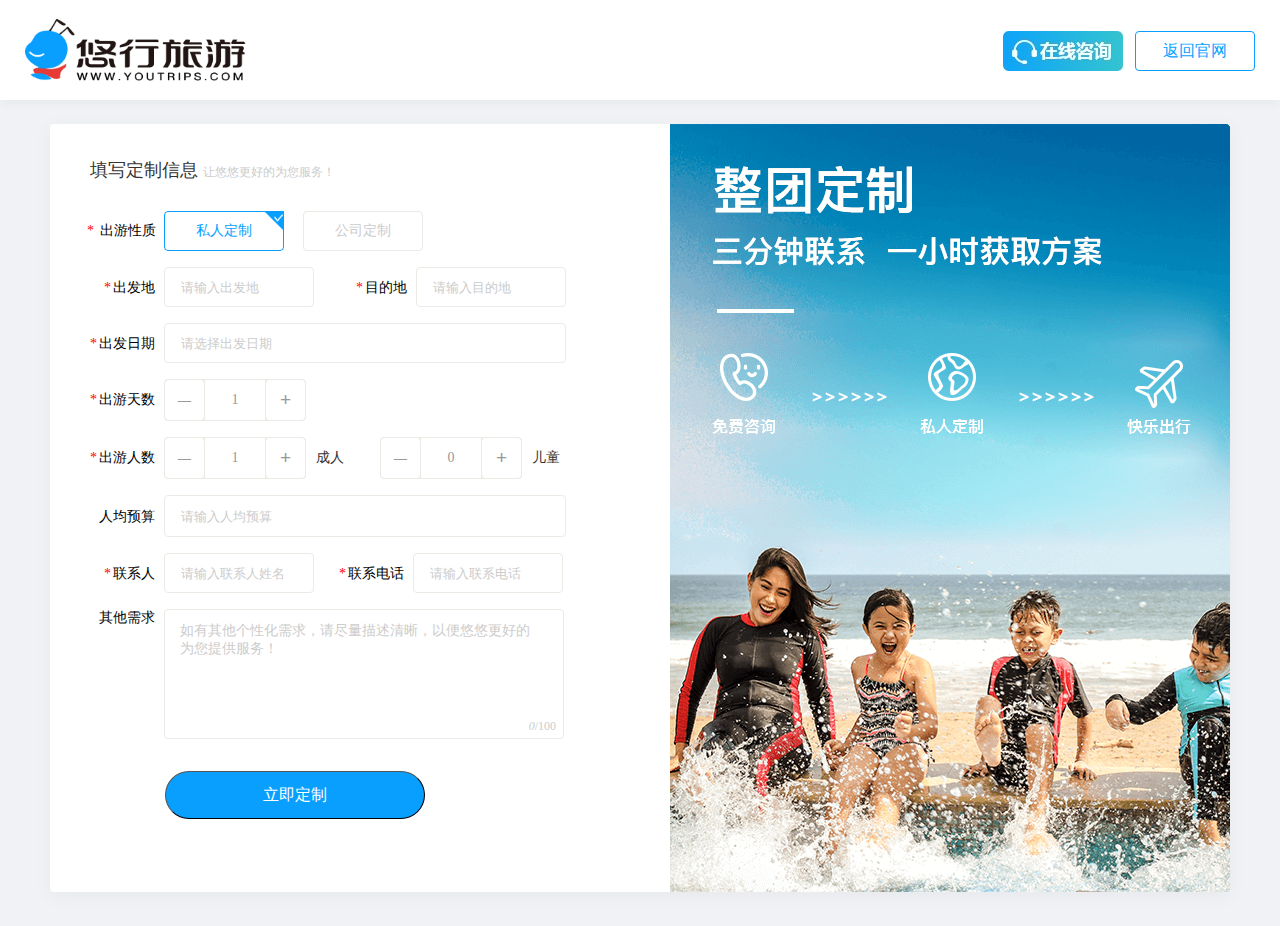
==== commit 61d301dd: "修改跳转地址 不是手机端打开就跳转到落地页" ====
--- a/custom.html
+++ b/custom.html
@@ -13,7 +13,6 @@
     <meta http-equiv="X-UA-Compatible" content="ie=edge">
     <meta name="viewport" content="width=device-width, initial-scale=1, minimum-scale=1, maximum-scale=1">
     <link rel="stylesheet" href="./css/main.css">
-    <script src="lib/redirect.js"></script>
     <script src="lib/laydate/laydate/laydate.js"></script>
     <script>
         // 分辨率大于等于1680，大部分为1920的情况下，调用此css分辨率大于等于1680，大部分为1920的情况下，调用此css
